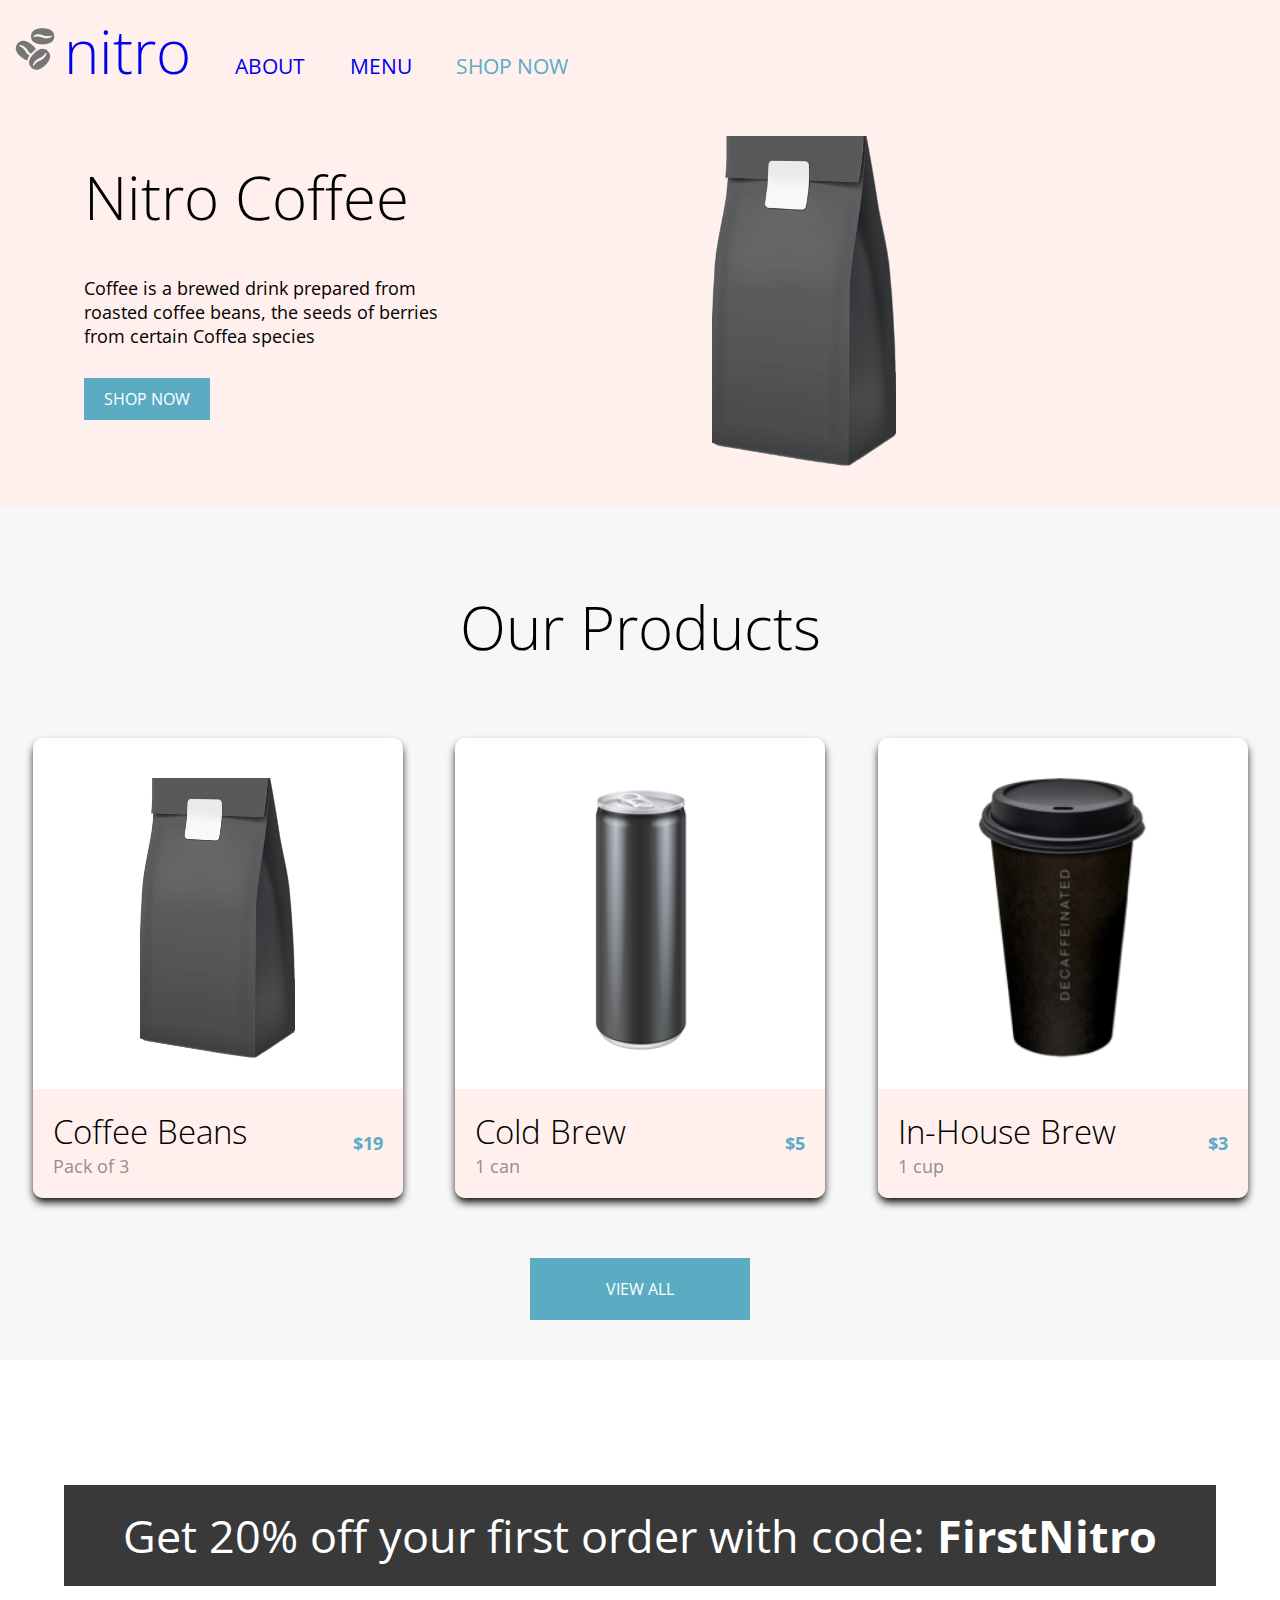
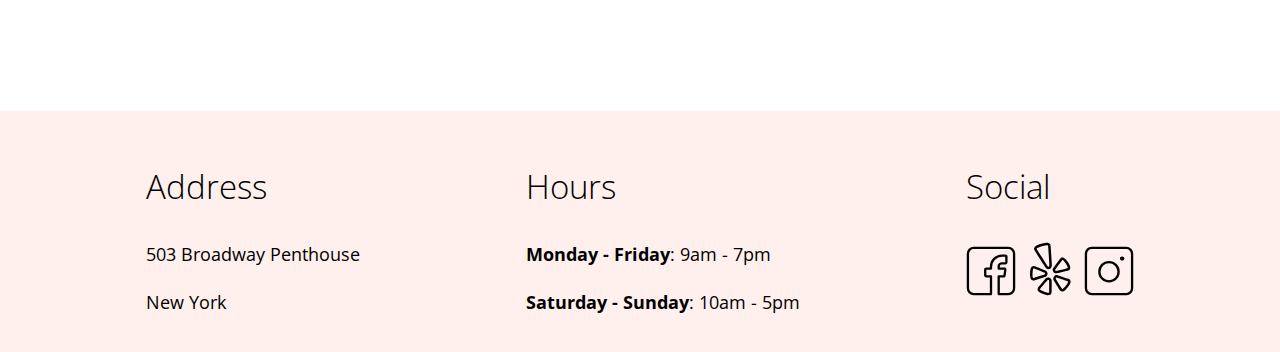
==== index.html @ 5730583f "updated hero section" ====
<!DOCTYPE html>
<html lang="en">
  <head>
    <meta charset="UTF-8" />
    <meta name="viewport" content="width=device-width, initial-scale=1.0" />
    <link
      href="https://fonts.googleapis.com/css2?family=Open+Sans:ital,wght@0,300;0,400;0,600;0,700;1,400&display=swap"
      rel="stylesheet"
    />
    <link
      rel="stylesheet"
      href="./css/global.css"
      type="text/css"
    />
    <link
      rel="stylesheet"
      href="./css/landing.css"
      type="text/css"
    />
    <title>Coffee Shop - Home</title>
</head>
 
 
 
<body>
    <header>
<!-- Navigation Bar -->
    <nav class="navhead">
      <img
        class="navhead-icon"
        src="../assets/coffee-beans-logo-and-footer.svg"
        alt="Coffee Bean Logo"
      />
      <a class="navhead-title" href="./index.html"
        ><h2 class="titlelink">nitro</h2></a
      >
      <ul class="navhead-list">
        <li class="navhead-link">
          <a class="link-text" href="./index.html">ABOUT</a>
        </li>
        <li class="navhead-link"><a class="link-text" href="./pages/menu.html">MENU</a></li>
        <li class="navhead-link">
          <a class="link-text navhead-link__blue" href="./pages/menu.html"
            >SHOP NOW</a
          >
        </li>
      </ul>
    </nav>
  </header>
<!-- Banner Section -->
    <div class="banner-section">
      <div class="banner-section__container">
      <h1 class="banner-section__header">Nitro Coffee</h1>
      <p class="banner-section__text">
        Coffee is  a brewed drink prepared from roasted coffee beans, the seeds
        of berries from certain Coffea species
      </p>
      <a class="button-link" href="./pages/menu.html">SHOP NOW</a>
      </div>
      <img class="banner__picture" src="./assets/coffeebeans-hero.png" alt="coffee bag" />
    </div>
<!-- Main Section -->
    <main>
      <section class="product-section">
        <h2 class="product-section__header">Our Products</h2>
        <div class="product-container">
        <div class="products-card">
          <div class="product-image_container">
            <img class="products-card__image" src="./assets/coffeebeans-hero.png" alt="Coffee Beans" />
          </div>
          <div class="products-card__desc">
            <div class="products-desc__text">
              <h3 class="products-text__title">Coffee Beans</h3>
              <p class="products-text__grey">Pack of 3</p>
            </div>
          <p class="product-price">$19</p>
          </div>
        </div>
        <div class="products-card">
          <div class="product-image_container">
            <img class="products-card__image" src="./assets/coldbrew.png" alt="Cold Brew" />
          </div>
          <div class="products-card__desc">
            <div class="products-desc__text">
             <h3 class="products-text__title">Cold Brew</h3>
             <p class="products-text__grey">1 can</p>
            </div>
            <p class="product-price">$5</p>
          </div>
        </div>
        <div class="products-card">
          <div class="product-image_container">
            <img class="products-card__image" src="./assets/inhousebrew.png" alt="In-House Brew" />
          </div>
          <div class="products-card__desc">
            <div class="products-desc__text">
              <h3 class="products-text__title">In-House Brew</h3>
              <p class="products-text__grey">1 cup</p>
            </div>
            <p class="product-price">$3</p>
          </div>
        </div>
      </div>
         <a class="product-button-link" href="./pages/menu.html"> VIEW ALL </a>
      </section>
<!-- Dicount Section -->
      <section class="discount-section">
        <div class="discount-section_container">
         <p class="discount__text">Get 20% off your first order with code: <span>FirstNitro</span></p>
        </div>
        </section>
      </main>

<!-- Footer Section -->
      <footer class="footer">
        <div class="footer-card">
        <h3>Address</h3>
        <p>503 Broadway Penthouse <br /><br />New York</p>
        </div>
        <div class="footer-card">
        <h3>Hours</h3>
        <p class="footer-hour">
          <span>Monday - Friday</span>: 9am - 7pm <br /><br />
          <span>Saturday - Sunday</span>: 10am - 5pm
        </p>
        </div>
        <div class="footer-card">
        <h3>Social</h3>
        <a href="https://www.facebook.com/"><img class="footer-icons" src="./assets/Facebook-Icon.svg" alt="facebook" /></a>
        <a href="https://www.yelp.com/"><img class="footer-icons" src="./assets/Yelp-Icon.svg" alt="yelp" /></a>
        <a href="https://www.instagram.com/"><img class="footer-icons" src="./assets/Instagram-Icon.svg" alt="instagram"/></a>
        </div>
      </footer>
    </main>
  </body>
 
</html>
---- css/global.css ----
body {
  font-family: "Open Sans";
  font-weight: 400;
  padding: 0;
  margin: 0;
}
---- css/landing.css ----
header {
  margin: 0;
  padding: 0;
}

/* styling for Header 1 & 2 */
h1,
h2 {
  font-size: 3.75rem;
  font-weight: 300;
  margin-top: 0;
}

/* Styling for Header 3 & and navheading id */
h3,
footer {
  font-size: 2.063rem;
  font-weight: 300;
}

li {
  list-style-type: none;
}

p {
  font-size: 1.125rem;
  font-weight: 400;
}

/* Styling for Navigation Bar */
.navhead {
  box-sizing: border-box;
  display: block;
  background-color: #fff0ed;
  width: 100%;
}

.navhead-icon {
  width: 3.125rem;
  padding-left: 0.625rem;
}

.titlelink {
  display: inline-block;
  background-color: #fff0ed;
  margin-top: 0.625rem;
  margin-bottom: 0.625rem;
}

.navhead-list {
  display: inline-block;
  list-style-type: none;
  padding: 1.25rem;
}

.navlist {
  display: inline;
  padding: 1.25rem;
  border: 0;
  margin: 0;
  background-color: #fff0ed;
}

.link-text {
  text-decoration: none;
}

.navhead-link {
  font-size: 1.313rem;
  font-weight: 400;
  display: inline;
  padding: 1.25rem;
}

.navhead-link__blue {
  color: #5bacc3;
}

/* Banner Section */
.banner-section {
  background-color: #fff0ed;
  margin-top: 0;
  padding-top: 20px;
  padding-bottom: 20px;
  height: 350px;
}
.banner-section__container {
  display: inline-block;
  height: fit-content;
  width: 380px;
  text-align: left;
  margin: 20px;
  padding-left: 5%;
}

.banner-section__header {
  display: inline-block;
  margin-bottom: 0;
  text-align: left;
}

.banner-section__text {
  padding-top: 20px;
  padding-bottom: 20px;
  margin-bottom: 20px;
  text-align: left;
}

.button-link {
  font-size: 1.313;
  font-weight: 400;
  color: #fff;
  background-color: #5bacc3;
  text-decoration: none;
  padding-left: 20px;
  padding-right: 20px;
  padding-top: 10px;
  padding-bottom: 10px;
  margin-bottom: 20px;
  margin-top: 20px;
  width: 11.25rem;
}

.banner__picture {
  height: 330px;
  float: right;
  padding-right: 30%;
}

/* Main Section */

.product-section {
  margin-top: 0;
  margin-bottom: 20px;
  padding-top: 20px;
  padding-bottom: 20px;
  background-color: #f7f7f7;
  text-align: center;
}

.product-section__header {
  margin-top: 60px;
  text-align: center;
}

.product-container {
  display: flex;
  justify-content: space-evenly;
  margin-bottom: 20px;
}

.products-card {
  display: flex;
  flex-direction: column;
  text-align: center;
  background-color: white;
  width: 330px;
  height: 440px;
  padding: 20px;
  padding-bottom: 0;
  margin: 20px;
  border-radius: 10px;
  box-shadow: 0 5px 9px -1px rgba(0, 0, 0, 25);
  justify-content: space-between;
}

.products-card__desc {
  padding: 20px;
  border-bottom-left-radius: 10px;
  border-bottom-right-radius: 10px;
  margin: 0;
  width: 100%;
  display: flex;
  align-self: center;
  background-color: #fff0ed;
  text-align: center;
  justify-content: space-between;
}

.products-desc__text {
  display: flex;
  flex-direction: column;
  align-items: flex-start;
  justify-items: center;
}

.products-text__grey {
  margin: 0;
  color: #909090;
}

.products-text__title {
  margin: 0;
}

.product-price {
  color: #5bacc3;
  margin: 0;
  align-self: center;
  font-weight: 700;
  font-size: ;
}

.products-card__image {
  height: 17.5rem;
  padding: 20px;
}

.product-button-link {
  font-size: 1.313;
  font-weight: 400;
  color: #fff;
  background-color: #5bacc3;
  text-decoration: none;
  padding: 20px;
  margin: 20px;
  width: 11.25rem;
  display: inline-block;
  text-align: center;
}

/* Discount Section */

.discount-section {
  margin-top: 20px;
  margin-bottom: 20px;
  padding-top: 20px;
  padding-bottom: 20px;
  height: auto;
  background-color: white;
  text-align: center;
}
.discount-section_container {
  color: #fff;
  padding-top: 20px;
  padding-bottom: 20px;
  margin-top: 20px;
  margin-bottom: 20px;
  text-align: center;
}

.discount__text {
  width: 90%;
  background-color: #393939;
  font-size: 2.813rem;
  font-weight: 400;
  text-align: center;
  display: inline-block;
  padding-top: 20px;
  padding-bottom: 20px;
}

.discount__text span {
  font-weight: 700;
}

/* Footer Section */
.footer {
  background-color: #fff0ed;
  display: flex;
  justify-content: space-evenly;
}

.footer-card {
  display: inline-block;
  margin: 20px;
}

.footer-hour span {
  font-weight: 700;
}

.footer-icons {
  width: 3.125rem;
}
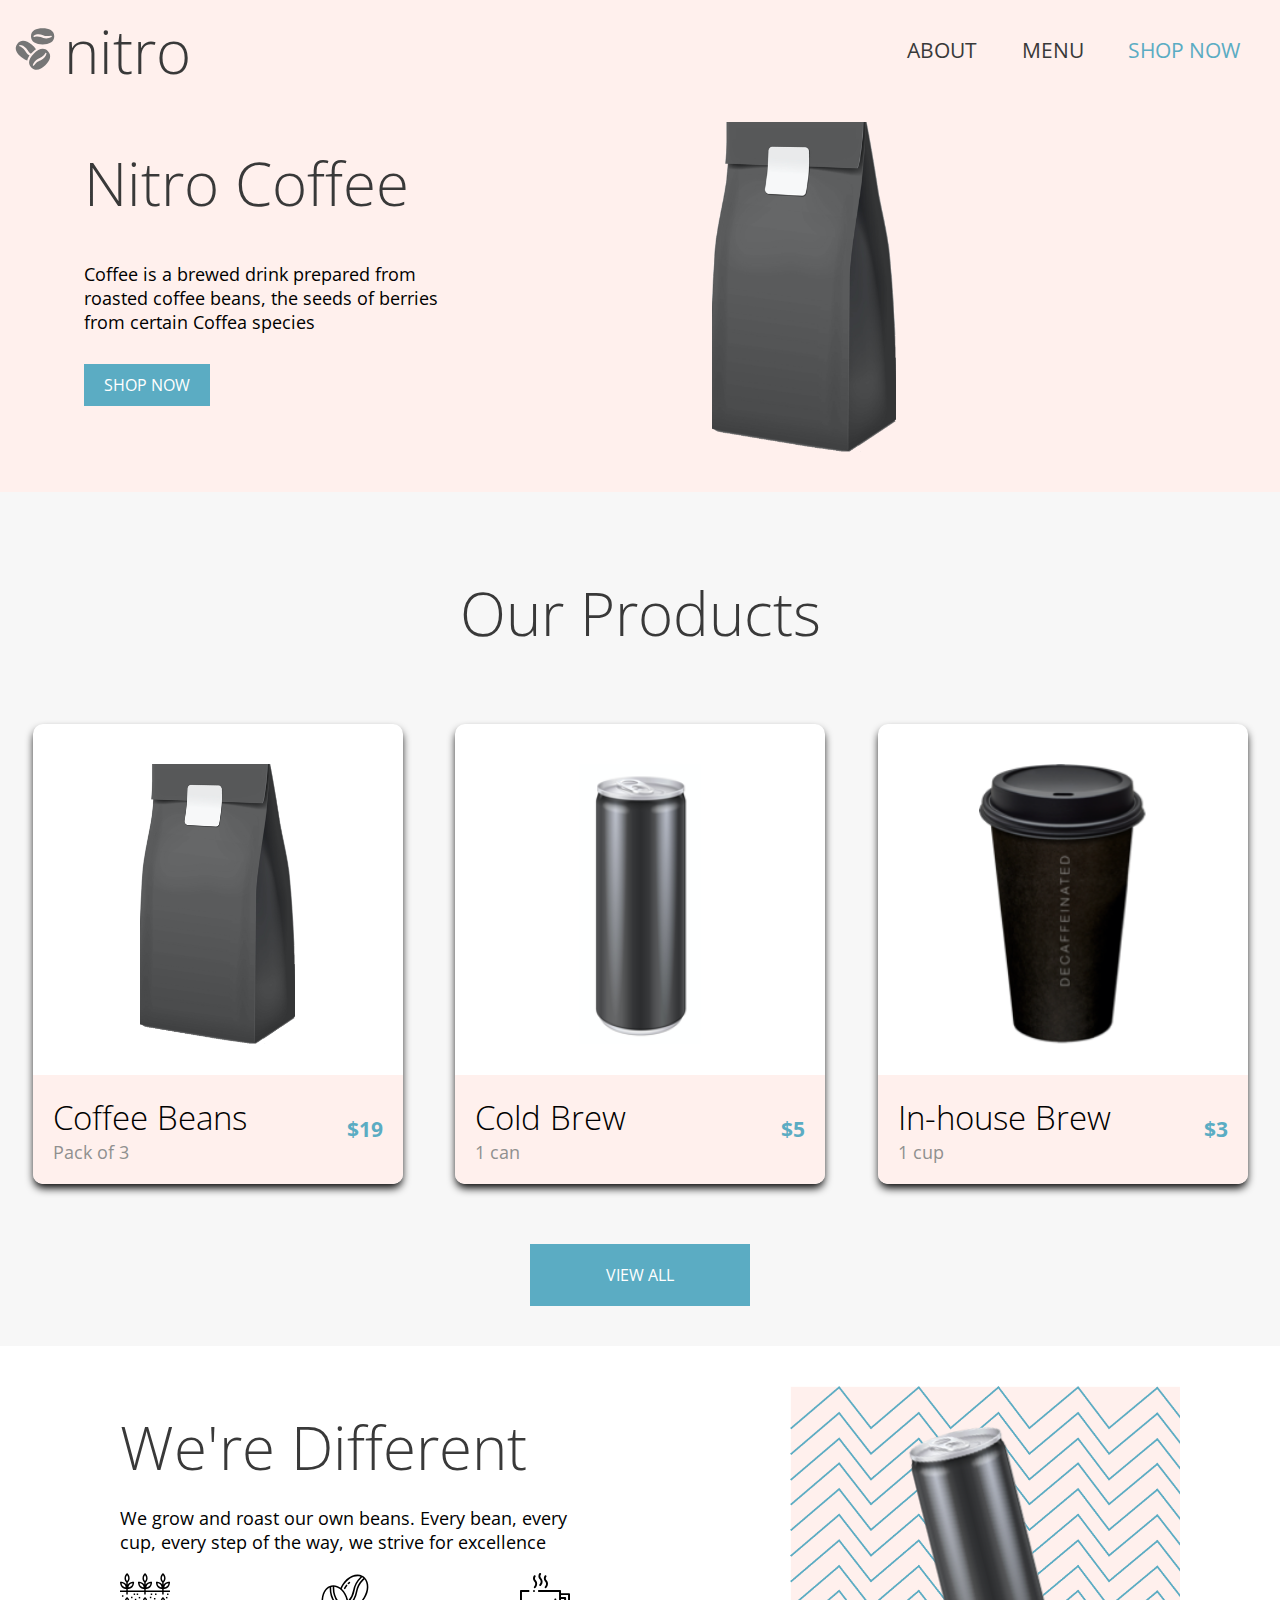
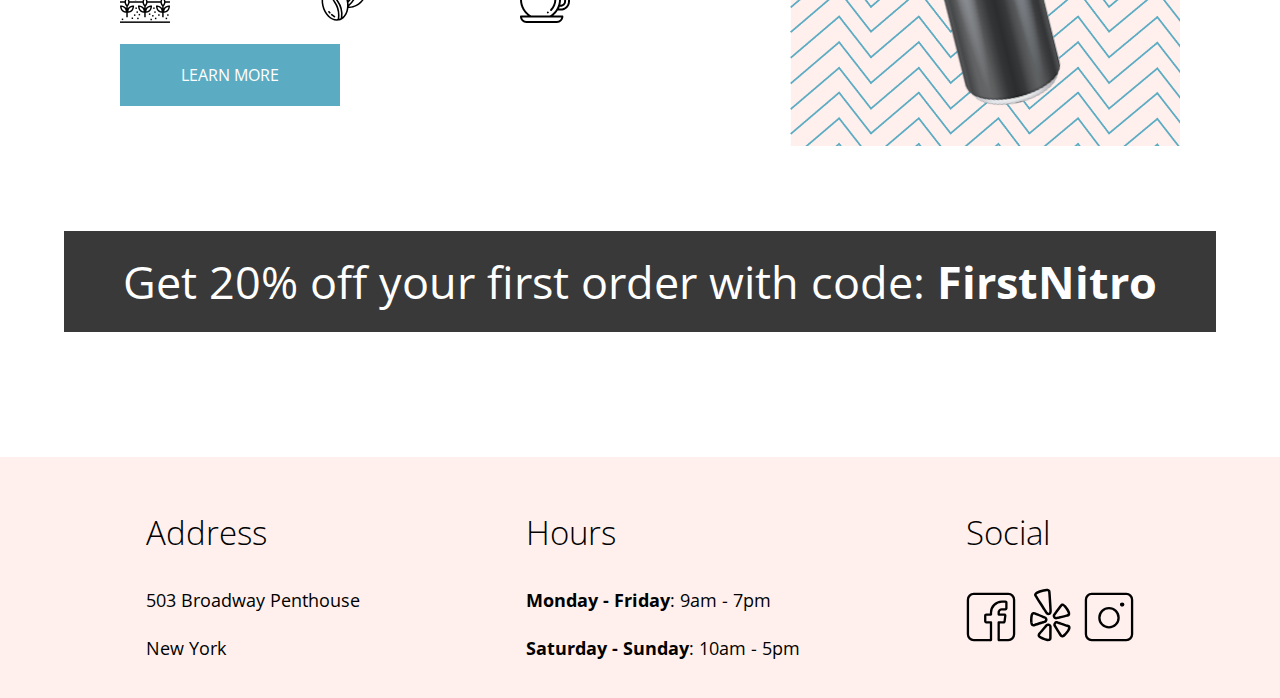
==== commit f79cdcb8: "updated css and added items to both menu and index html" ====
--- a/index.html
+++ b/index.html
@@ -26,6 +26,7 @@
     <header>
 <!-- Navigation Bar -->
     <nav class="navhead">
+    <div class="navhead-divider">
       <img
         class="navhead-icon"
         src="../assets/coffee-beans-logo-and-footer.svg"
@@ -34,6 +35,8 @@
       <a class="navhead-title" href="./index.html"
         ><h2 class="titlelink">nitro</h2></a
       >
+      </div>
+    <div class="navhead-divider">
       <ul class="navhead-list">
         <li class="navhead-link">
           <a class="link-text" href="./index.html">ABOUT</a>
@@ -45,6 +48,7 @@
           >
         </li>
       </ul>
+      </div>
     </nav>
   </header>
 <!-- Banner Section -->
@@ -94,8 +98,8 @@
           </div>
           <div class="products-card__desc">
             <div class="products-desc__text">
-              <h3 class="products-text__title">In-House Brew</h3>
-              <p class="products-text__grey">1 cup</p>
+             <h3 class="products-text__title">In-house Brew</h3>
+             <p class="products-text__grey">1 cup</p>
             </div>
             <p class="product-price">$3</p>
           </div>
@@ -105,6 +109,23 @@
       </section>
 <!-- Dicount Section -->
       <section class="discount-section">
+        <div class="discount-section__top">
+        <div class="discount-section__top__left">
+          <h2 class="top-left__title">We're Different</h2>
+          <p class="top-left__text">We grow and roast our own beans. Every bean, every cup, every step of the way, we strive for excellence</p>
+          <div class="top-left__icons">
+            <img class="icons" src="./assets/planting.svg" alt="planting">
+            <img class="icons" src="./assets/coffee-beans.svg" alt="coffeebean">
+            <img class="icons" src="./assets/coffee-cup.svg" alt="coffeecup">
+          </div>
+          <div>
+          <a class="learn-more product-button-link " href="./index.html"> LEARN MORE </a>
+          </div>
+        </div>
+        <div class="discount-section__top__right">
+          <img class="tilt products-card__image" src="./assets/tiltedcan.png" alt="coldbrew">
+        </div>
+        </div>
         <div class="discount-section_container">
          <p class="discount__text">Get 20% off your first order with code: <span>FirstNitro</span></p>
         </div>
@@ -126,9 +147,9 @@
         </div>
         <div class="footer-card">
         <h3>Social</h3>
-        <a href="https://www.facebook.com/"><img class="footer-icons" src="./assets/Facebook-Icon.svg" alt="facebook" /></a>
-        <a href="https://www.yelp.com/"><img class="footer-icons" src="./assets/Yelp-Icon.svg" alt="yelp" /></a>
-        <a href="https://www.instagram.com/"><img class="footer-icons" src="./assets/Instagram-Icon.svg" alt="instagram"/></a>
+        <a href="https://www.facebook.com/"><img class="icons" src="./assets/Facebook-Icon.svg" alt="facebook" /></a>
+        <a href="https://www.yelp.com/"><img class="icons" src="./assets/Yelp-Icon.svg" alt="yelp" /></a>
+        <a href="https://www.instagram.com/"><img class="icons" src="./assets/Instagram-Icon.svg" alt="instagram"/></a>
         </div>
       </footer>
     </main>
--- a/css/landing.css
+++ b/css/landing.css
@@ -9,6 +9,7 @@
   font-size: 3.75rem;
   font-weight: 300;
   margin-top: 0;
+  color: #393939;
 }
 
 /* Styling for Header 3 & and navheading id */
@@ -30,11 +31,14 @@
 /* Styling for Navigation Bar */
 .navhead {
   box-sizing: border-box;
-  display: block;
+  display: flex;
+  justify-content: space-between;
   background-color: #fff0ed;
   width: 100%;
 }
-
+.navhead-divider {
+  display: inline;
+}
 .navhead-icon {
   width: 3.125rem;
   padding-left: 0.625rem;
@@ -63,6 +67,7 @@
 
 .link-text {
   text-decoration: none;
+  color: #393939;
 }
 
 .navhead-link {
@@ -198,7 +203,7 @@
   margin: 0;
   align-self: center;
   font-weight: 700;
-  font-size: ;
+  font-size: 21px;
 }
 
 .products-card__image {
@@ -230,6 +235,51 @@
   background-color: white;
   text-align: center;
 }
+
+.discount-section__top {
+  display: flex;
+  justify-content: space-around;
+}
+
+.discount-section__top__left {
+  display: flex;
+  flex-direction: column;
+  align-items: flex-start;
+  justify-content: space-between;
+  flex-wrap: wrap;
+  width: 450px;
+  padding: 20px;
+}
+
+.discount-section__top__right {
+  display: flex;
+  background-image: url(../assets/coldbrewbackground.png);
+  background-size: 400px;
+  width: 350px;
+  padding: 20px;
+  justify-content: center;
+  align-items: center;
+}
+
+.learn-more {
+  margin: 20px 0 20px 0;
+}
+
+.top-left__title {
+  margin: 0;
+}
+
+.top-left__text {
+  flex-wrap: wrap;
+  text-align: left;
+}
+
+.top-left__icons {
+  display: flex;
+  justify-content: space-between;
+  width: 100%;
+}
+
 .discount-section_container {
   color: #fff;
   padding-top: 20px;
@@ -270,6 +320,6 @@
   font-weight: 700;
 }
 
-.footer-icons {
+.icons {
   width: 3.125rem;
 }
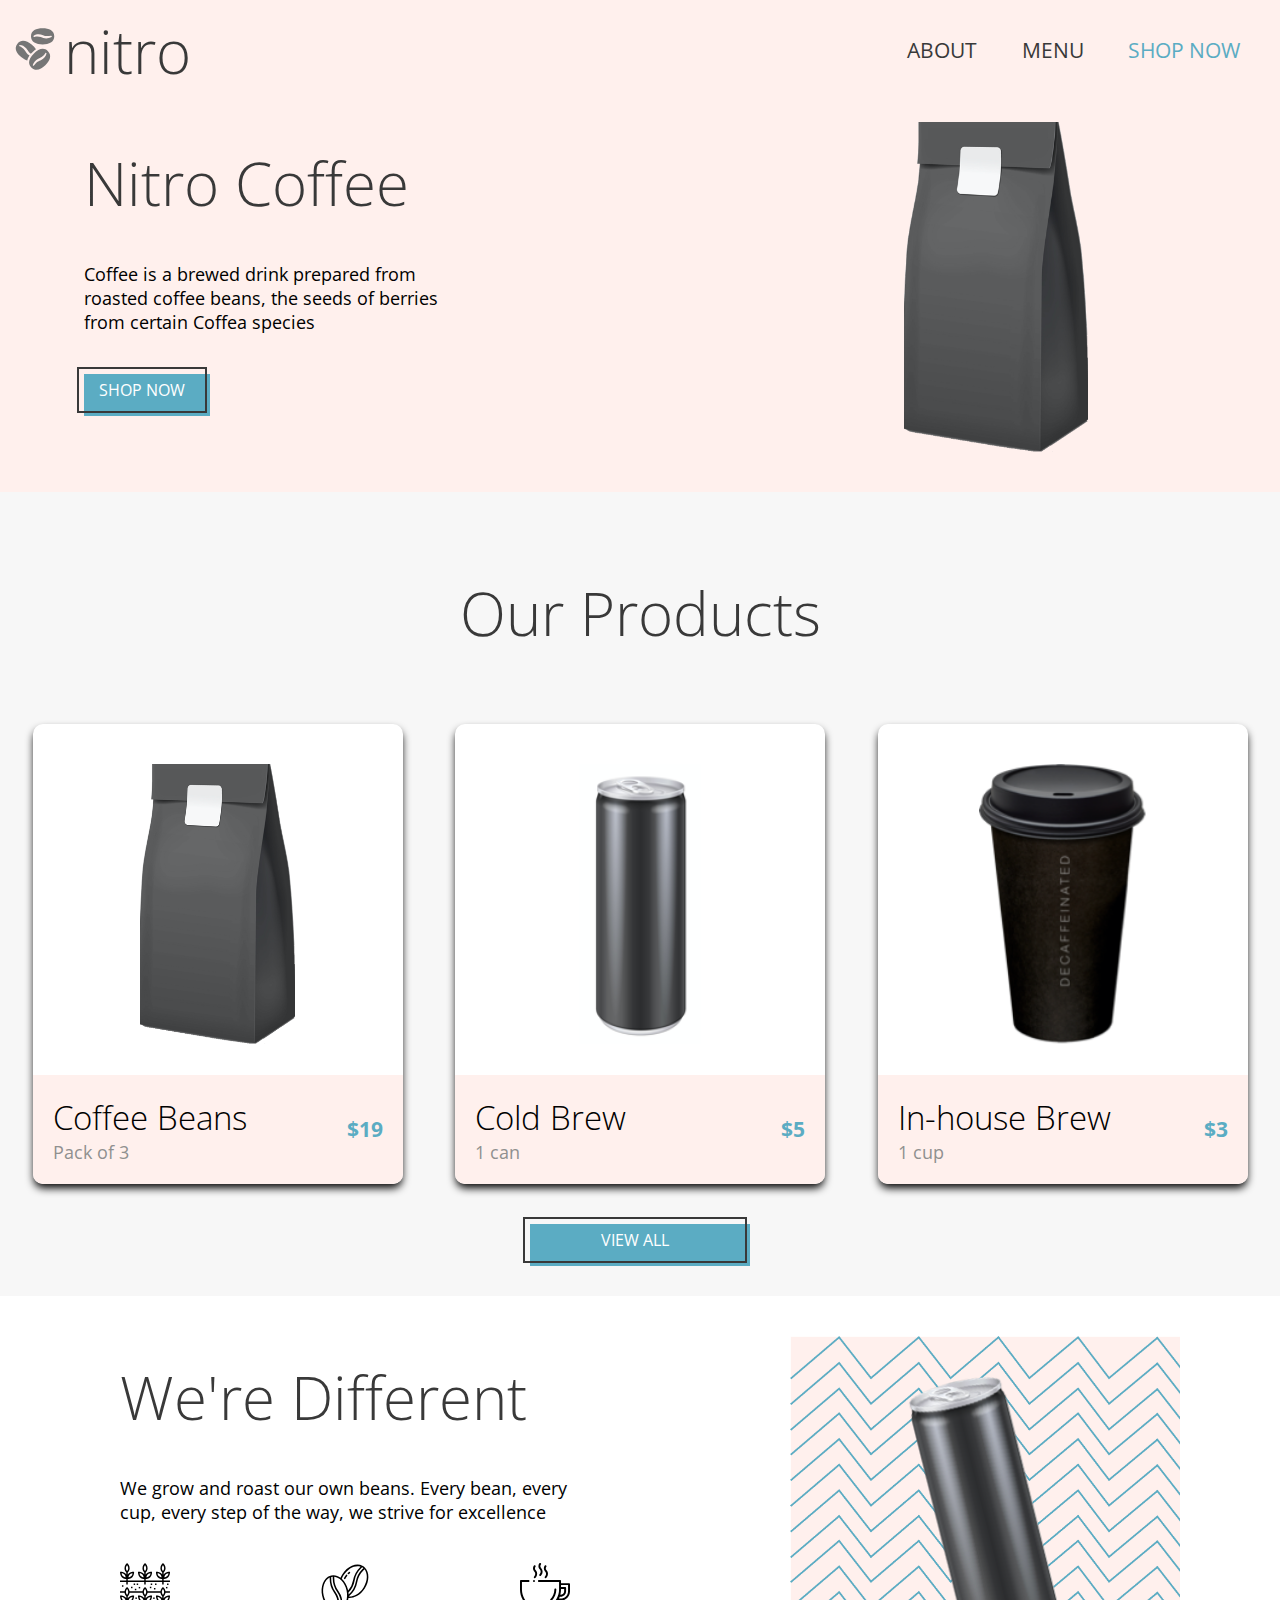
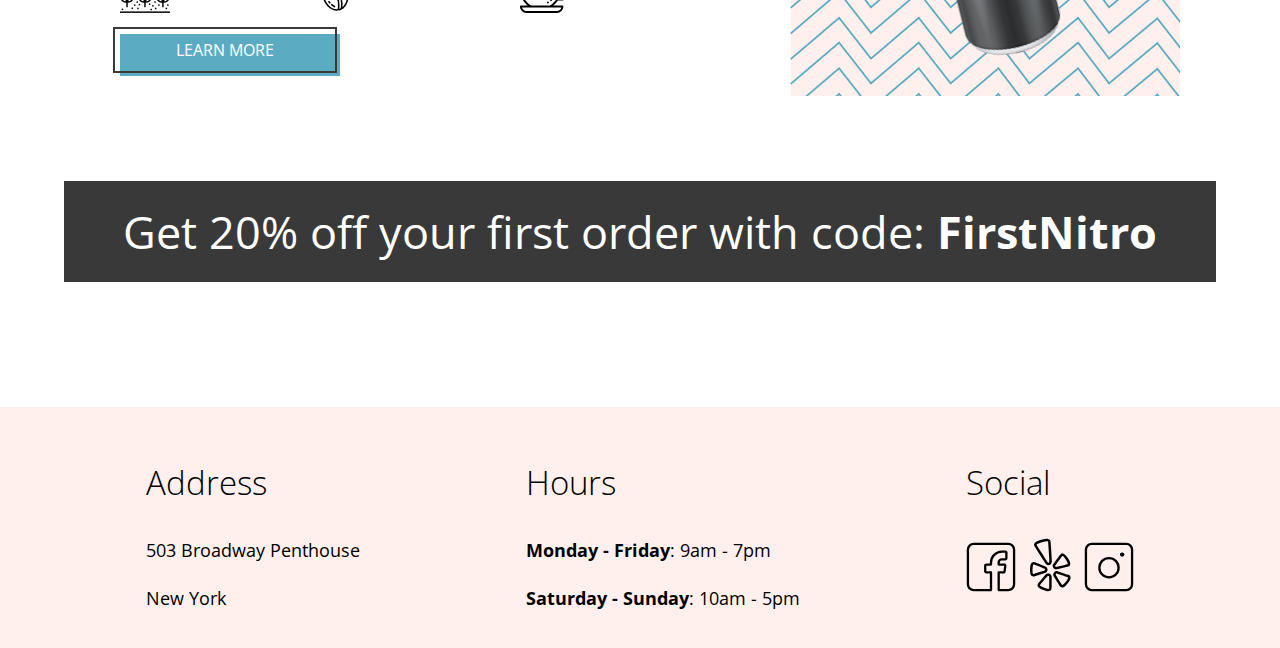
==== commit 8d28aa1a: "added extra code to landing page" ====
--- a/index.html
+++ b/index.html
@@ -43,9 +43,9 @@
         </li>
         <li class="navhead-link"><a class="link-text" href="./pages/menu.html">MENU</a></li>
         <li class="navhead-link">
+          
           <a class="link-text navhead-link__blue" href="./pages/menu.html"
-            >SHOP NOW</a
-          >
+            >SHOP NOW</a>
         </li>
       </ul>
       </div>
@@ -59,8 +59,10 @@
         Coffee is  a brewed drink prepared from roasted coffee beans, the seeds
         of berries from certain Coffea species
       </p>
-      <a class="button-link" href="./pages/menu.html">SHOP NOW</a>
-      </div>
+      <div class="button-link__outline">
+        <a class="button-link" href="./pages/menu.html">SHOP NOW</a>
+      </div>  
+    </div>
       <img class="banner__picture" src="./assets/coffeebeans-hero.png" alt="coffee bag" />
     </div>
 <!-- Main Section -->
@@ -105,8 +107,10 @@
           </div>
         </div>
       </div>
+      <div class="button-link__outline">
          <a class="product-button-link" href="./pages/menu.html"> VIEW ALL </a>
-      </section>
+      </div>
+        </section>
 <!-- Dicount Section -->
       <section class="discount-section">
         <div class="discount-section__top">
@@ -118,7 +122,7 @@
             <img class="icons" src="./assets/coffee-beans.svg" alt="coffeebean">
             <img class="icons" src="./assets/coffee-cup.svg" alt="coffeecup">
           </div>
-          <div>
+          <div class="button-link__outline">
           <a class="learn-more product-button-link " href="./index.html"> LEARN MORE </a>
           </div>
         </div>
--- a/css/landing.css
+++ b/css/landing.css
@@ -84,13 +84,17 @@
 /* Banner Section */
 .banner-section {
   background-color: #fff0ed;
+  display: flex;
+  flex-direction: row;
+  justify-content: space-between;
   margin-top: 0;
   padding-top: 20px;
   padding-bottom: 20px;
   height: 350px;
 }
 .banner-section__container {
-  display: inline-block;
+  display: flex;
+  flex-direction: column;
   height: fit-content;
   width: 380px;
   text-align: left;
@@ -115,21 +119,28 @@
   font-size: 1.313;
   font-weight: 400;
   color: #fff;
+  text-decoration: none;
+  padding: 10px 20px;
+  margin: 20px 0;
+  width: 11.25rem;
+  position: relative;
+  top: 5px;
+  right: 5px;
+  outline: 2px solid #393939;
+}
+
+.button-link__outline {
+  width: fit-content;
+  height: 42px;
+  position: relative;
+  display: inline-block;
   background-color: #5bacc3;
-  text-decoration: none;
-  padding-left: 20px;
-  padding-right: 20px;
-  padding-top: 10px;
-  padding-bottom: 10px;
-  margin-bottom: 20px;
-  margin-top: 20px;
-  width: 11.25rem;
 }
 
 .banner__picture {
   height: 330px;
   float: right;
-  padding-right: 30%;
+  padding-right: 15%;
 }
 
 /* Main Section */
@@ -215,13 +226,16 @@
   font-size: 1.313;
   font-weight: 400;
   color: #fff;
-  background-color: #5bacc3;
   text-decoration: none;
-  padding: 20px;
-  margin: 20px;
+  padding: 10px 20px;
+  margin: 20px 0;
   width: 11.25rem;
   display: inline-block;
   text-align: center;
+  position: relative;
+  bottom: 25px;
+  right: 5px;
+  outline: 2px solid #393939;
 }
 
 /* Discount Section */
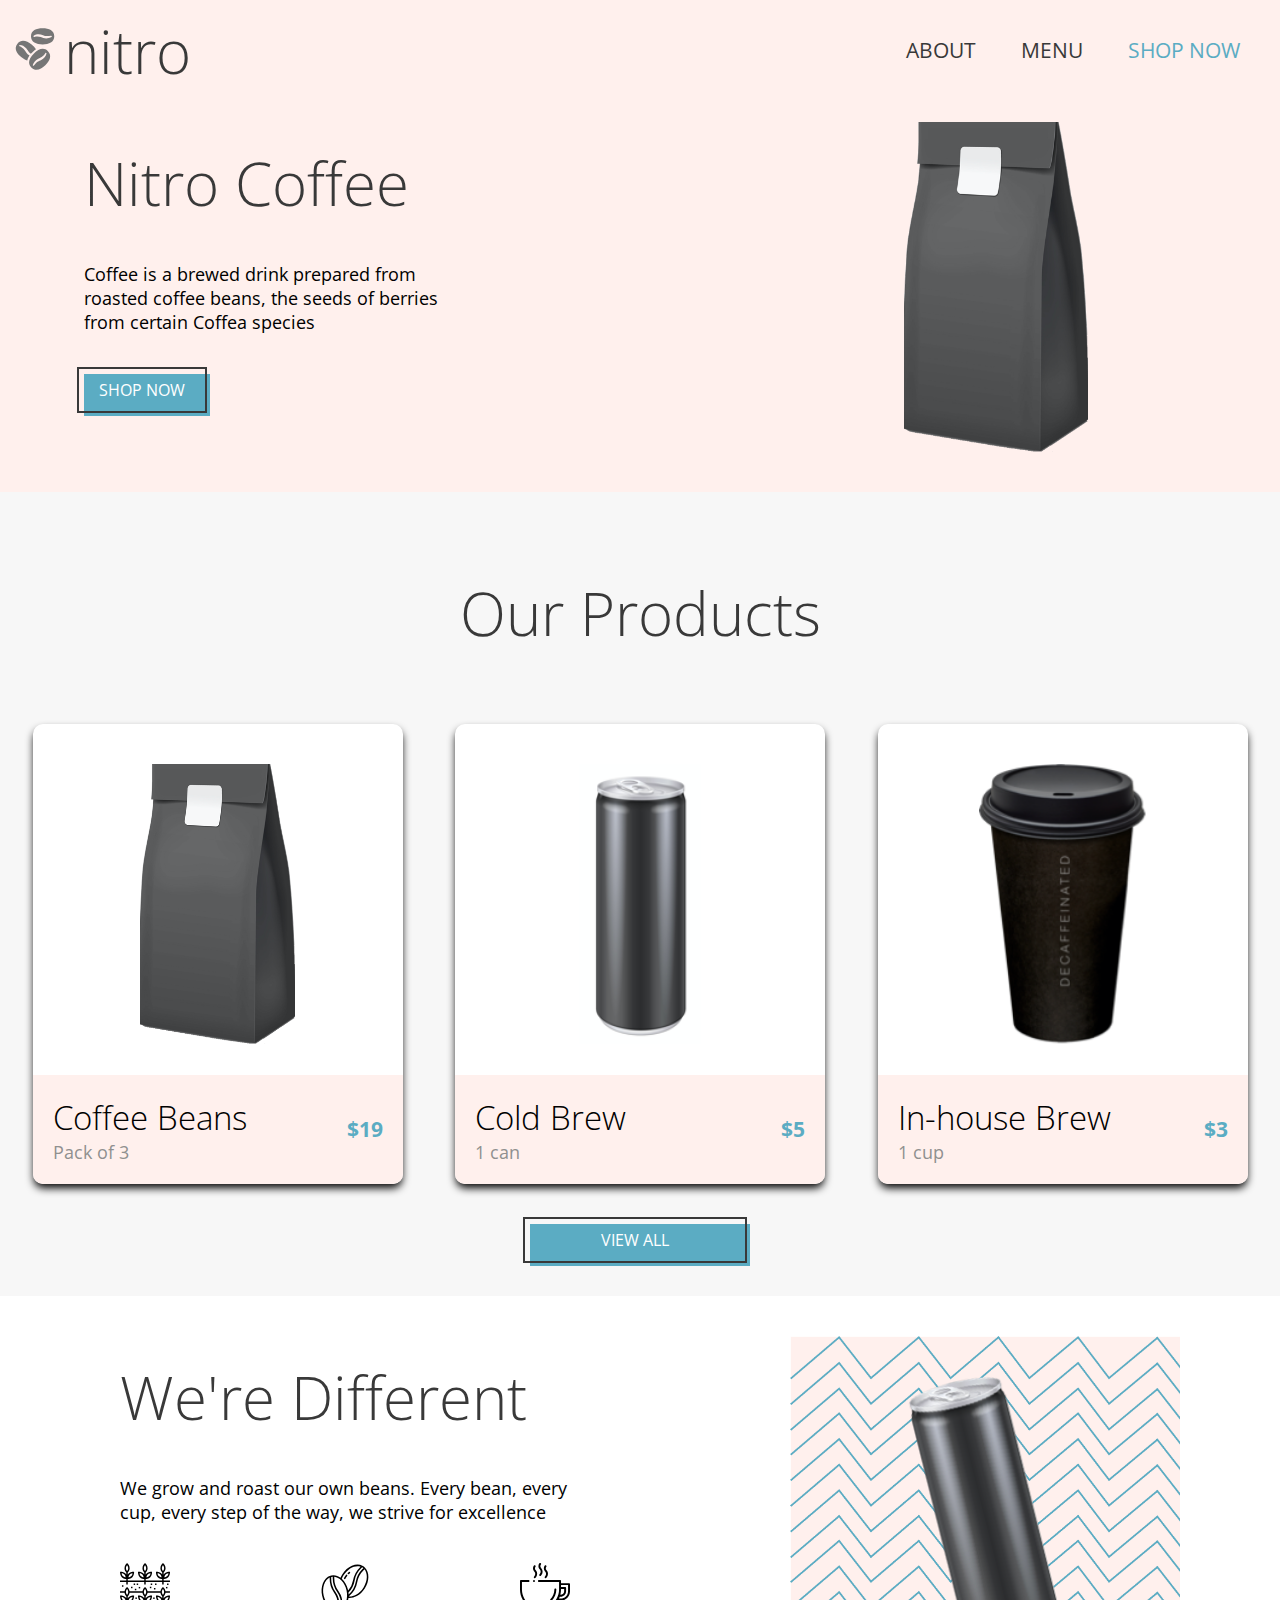
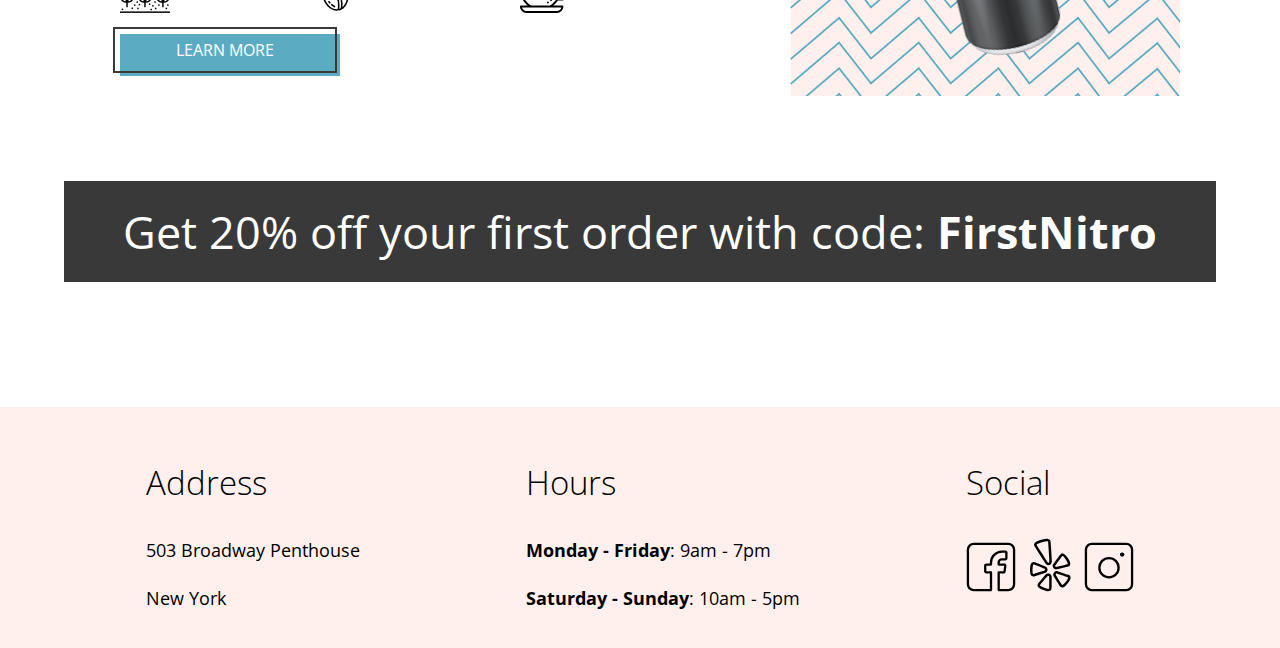
==== commit b3ba8674: "added index formating" ====
--- a/index.html
+++ b/index.html
@@ -7,156 +7,187 @@
       href="https://fonts.googleapis.com/css2?family=Open+Sans:ital,wght@0,300;0,400;0,600;0,700;1,400&display=swap"
       rel="stylesheet"
     />
-    <link
-      rel="stylesheet"
-      href="./css/global.css"
-      type="text/css"
-    />
-    <link
-      rel="stylesheet"
-      href="./css/landing.css"
-      type="text/css"
-    />
+    <link rel="stylesheet" href="./css/global.css" type="text/css" />
+    <link rel="stylesheet" href="./css/landing.css" type="text/css" />
     <title>Coffee Shop - Home</title>
-</head>
- 
- 
- 
-<body>
+  </head>
+
+  <body>
     <header>
-<!-- Navigation Bar -->
-    <nav class="navhead">
-    <div class="navhead-divider">
-      <img
-        class="navhead-icon"
-        src="../assets/coffee-beans-logo-and-footer.svg"
-        alt="Coffee Bean Logo"
-      />
-      <a class="navhead-title" href="./index.html"
-        ><h2 class="titlelink">nitro</h2></a
-      >
-      </div>
-    <div class="navhead-divider">
-      <ul class="navhead-list">
-        <li class="navhead-link">
-          <a class="link-text" href="./index.html">ABOUT</a>
-        </li>
-        <li class="navhead-link"><a class="link-text" href="./pages/menu.html">MENU</a></li>
-        <li class="navhead-link">
-          
-          <a class="link-text navhead-link__blue" href="./pages/menu.html"
-            >SHOP NOW</a>
-        </li>
-      </ul>
-      </div>
-    </nav>
-  </header>
-<!-- Banner Section -->
+      <!-- Navigation Bar -->
+      <nav class="navhead">
+        <div class="navhead-divider">
+          <img
+            class="navhead-icon"
+            src="../assets/coffee-beans-logo-and-footer.svg"
+            alt="Coffee Bean Logo"
+          />
+          <a class="navhead-title" href="./index.html"
+            ><h2 class="titlelink">nitro</h2></a
+          >
+        </div>
+        <div class="navhead-divider">
+          <ul class="navhead-list">
+            <li class="navhead-link">
+              <a class="link-text" href="./index.html">ABOUT</a>
+            </li>
+            <li class="navhead-link">
+              <a class="link-text" href="./pages/menu.html">MENU</a>
+            </li>
+            <li class="navhead-link">
+              <a class="link-text navhead-link__blue" href="./pages/menu.html"
+                >SHOP NOW</a
+              >
+            </li>
+          </ul>
+        </div>
+      </nav>
+    </header>
+    <!-- Banner Section -->
     <div class="banner-section">
       <div class="banner-section__container">
-      <h1 class="banner-section__header">Nitro Coffee</h1>
-      <p class="banner-section__text">
-        Coffee is  a brewed drink prepared from roasted coffee beans, the seeds
-        of berries from certain Coffea species
-      </p>
-      <div class="button-link__outline">
-        <a class="button-link" href="./pages/menu.html">SHOP NOW</a>
-      </div>  
+        <h1 class="banner-section__header">Nitro Coffee</h1>
+        <p class="banner-section__text">
+          Coffee is a brewed drink prepared from roasted coffee beans, the seeds
+          of berries from certain Coffea species
+        </p>
+        <div class="button-link__outline">
+          <a class="button-link" href="./pages/menu.html">SHOP NOW</a>
+        </div>
+      </div>
+      <img
+        class="banner__picture"
+        src="./assets/coffeebeans-hero.png"
+        alt="coffee bag"
+      />
     </div>
-      <img class="banner__picture" src="./assets/coffeebeans-hero.png" alt="coffee bag" />
-    </div>
-<!-- Main Section -->
+    <!-- Main Section -->
     <main>
       <section class="product-section">
         <h2 class="product-section__header">Our Products</h2>
         <div class="product-container">
-        <div class="products-card">
-          <div class="product-image_container">
-            <img class="products-card__image" src="./assets/coffeebeans-hero.png" alt="Coffee Beans" />
+          <div class="products-card">
+            <div class="product-image_container">
+              <img
+                class="products-card__image"
+                src="./assets/coffeebeans-hero.png"
+                alt="Coffee Beans"
+              />
+            </div>
+            <div class="products-card__desc">
+              <div class="products-desc__text">
+                <h3 class="products-text__title">Coffee Beans</h3>
+                <p class="products-text__grey">Pack of 3</p>
+              </div>
+              <p class="product-price">$19</p>
+            </div>
           </div>
-          <div class="products-card__desc">
-            <div class="products-desc__text">
-              <h3 class="products-text__title">Coffee Beans</h3>
-              <p class="products-text__grey">Pack of 3</p>
+          <div class="products-card">
+            <div class="product-image_container">
+              <img
+                class="products-card__image"
+                src="./assets/coldbrew.png"
+                alt="Cold Brew"
+              />
             </div>
-          <p class="product-price">$19</p>
+            <div class="products-card__desc">
+              <div class="products-desc__text">
+                <h3 class="products-text__title">Cold Brew</h3>
+                <p class="products-text__grey">1 can</p>
+              </div>
+              <p class="product-price">$5</p>
+            </div>
+          </div>
+          <div class="products-card">
+            <div class="product-image_container">
+              <img
+                class="products-card__image"
+                src="./assets/inhousebrew.png"
+                alt="In-House Brew"
+              />
+            </div>
+            <div class="products-card__desc">
+              <div class="products-desc__text">
+                <h3 class="products-text__title">In-house Brew</h3>
+                <p class="products-text__grey">1 cup</p>
+              </div>
+              <p class="product-price">$3</p>
+            </div>
           </div>
         </div>
-        <div class="products-card">
-          <div class="product-image_container">
-            <img class="products-card__image" src="./assets/coldbrew.png" alt="Cold Brew" />
+        <div class="button-link__outline">
+          <a class="product-button-link" href="./pages/menu.html"> VIEW ALL </a>
+        </div>
+      </section>
+      <!-- Dicount Section -->
+      <section class="discount-section">
+        <div class="discount-section__top">
+          <div class="discount-section__top__left">
+            <h2 class="top-left__title">We're Different</h2>
+            <p class="top-left__text">
+              We grow and roast our own beans. Every bean, every cup, every step
+              of the way, we strive for excellence
+            </p>
+            <div class="top-left__icons">
+              <img class="icons" src="./assets/planting.svg" alt="planting" />
+              <img
+                class="icons"
+                src="./assets/coffee-beans.svg"
+                alt="coffeebean"
+              />
+              <img
+                class="icons"
+                src="./assets/coffee-cup.svg"
+                alt="coffeecup"
+              />
+            </div>
+            <div class="button-link__outline">
+              <a class="learn-more product-button-link" href="./index.html">
+                LEARN MORE
+              </a>
+            </div>
           </div>
-          <div class="products-card__desc">
-            <div class="products-desc__text">
-             <h3 class="products-text__title">Cold Brew</h3>
-             <p class="products-text__grey">1 can</p>
-            </div>
-            <p class="product-price">$5</p>
+          <div class="discount-section__top__right">
+            <img
+              class="tilt products-card__image"
+              src="./assets/tiltedcan.png"
+              alt="coldbrew"
+            />
           </div>
         </div>
-        <div class="products-card">
-          <div class="product-image_container">
-            <img class="products-card__image" src="./assets/inhousebrew.png" alt="In-House Brew" />
-          </div>
-          <div class="products-card__desc">
-            <div class="products-desc__text">
-             <h3 class="products-text__title">In-house Brew</h3>
-             <p class="products-text__grey">1 cup</p>
-            </div>
-            <p class="product-price">$3</p>
-          </div>
+        <div class="discount-section_container">
+          <p class="discount__text">
+            Get 20% off your first order with code: <span>FirstNitro</span>
+          </p>
         </div>
-      </div>
-      <div class="button-link__outline">
-         <a class="product-button-link" href="./pages/menu.html"> VIEW ALL </a>
-      </div>
-        </section>
-<!-- Dicount Section -->
-      <section class="discount-section">
-        <div class="discount-section__top">
-        <div class="discount-section__top__left">
-          <h2 class="top-left__title">We're Different</h2>
-          <p class="top-left__text">We grow and roast our own beans. Every bean, every cup, every step of the way, we strive for excellence</p>
-          <div class="top-left__icons">
-            <img class="icons" src="./assets/planting.svg" alt="planting">
-            <img class="icons" src="./assets/coffee-beans.svg" alt="coffeebean">
-            <img class="icons" src="./assets/coffee-cup.svg" alt="coffeecup">
-          </div>
-          <div class="button-link__outline">
-          <a class="learn-more product-button-link " href="./index.html"> LEARN MORE </a>
-          </div>
-        </div>
-        <div class="discount-section__top__right">
-          <img class="tilt products-card__image" src="./assets/tiltedcan.png" alt="coldbrew">
-        </div>
-        </div>
-        <div class="discount-section_container">
-         <p class="discount__text">Get 20% off your first order with code: <span>FirstNitro</span></p>
-        </div>
-        </section>
-      </main>
+      </section>
+    </main>
 
-<!-- Footer Section -->
-      <footer class="footer">
-        <div class="footer-card">
+    <!-- Footer Section -->
+    <footer class="footer">
+      <div class="footer-card">
         <h3>Address</h3>
         <p>503 Broadway Penthouse <br /><br />New York</p>
-        </div>
-        <div class="footer-card">
+      </div>
+      <div class="footer-card">
         <h3>Hours</h3>
         <p class="footer-hour">
           <span>Monday - Friday</span>: 9am - 7pm <br /><br />
           <span>Saturday - Sunday</span>: 10am - 5pm
         </p>
-        </div>
-        <div class="footer-card">
+      </div>
+      <div class="footer-card">
         <h3>Social</h3>
-        <a href="https://www.facebook.com/"><img class="icons" src="./assets/Facebook-Icon.svg" alt="facebook" /></a>
-        <a href="https://www.yelp.com/"><img class="icons" src="./assets/Yelp-Icon.svg" alt="yelp" /></a>
-        <a href="https://www.instagram.com/"><img class="icons" src="./assets/Instagram-Icon.svg" alt="instagram"/></a>
-        </div>
-      </footer>
-    </main>
+        <a href="https://www.facebook.com/"
+          ><img class="icons" src="./assets/Facebook-Icon.svg" alt="facebook"
+        /></a>
+        <a href="https://www.yelp.com/"
+          ><img class="icons" src="./assets/Yelp-Icon.svg" alt="yelp"
+        /></a>
+        <a href="https://www.instagram.com/"
+          ><img class="icons" src="./assets/Instagram-Icon.svg" alt="instagram"
+        /></a>
+      </div>
+    </footer>
   </body>
- 
 </html>
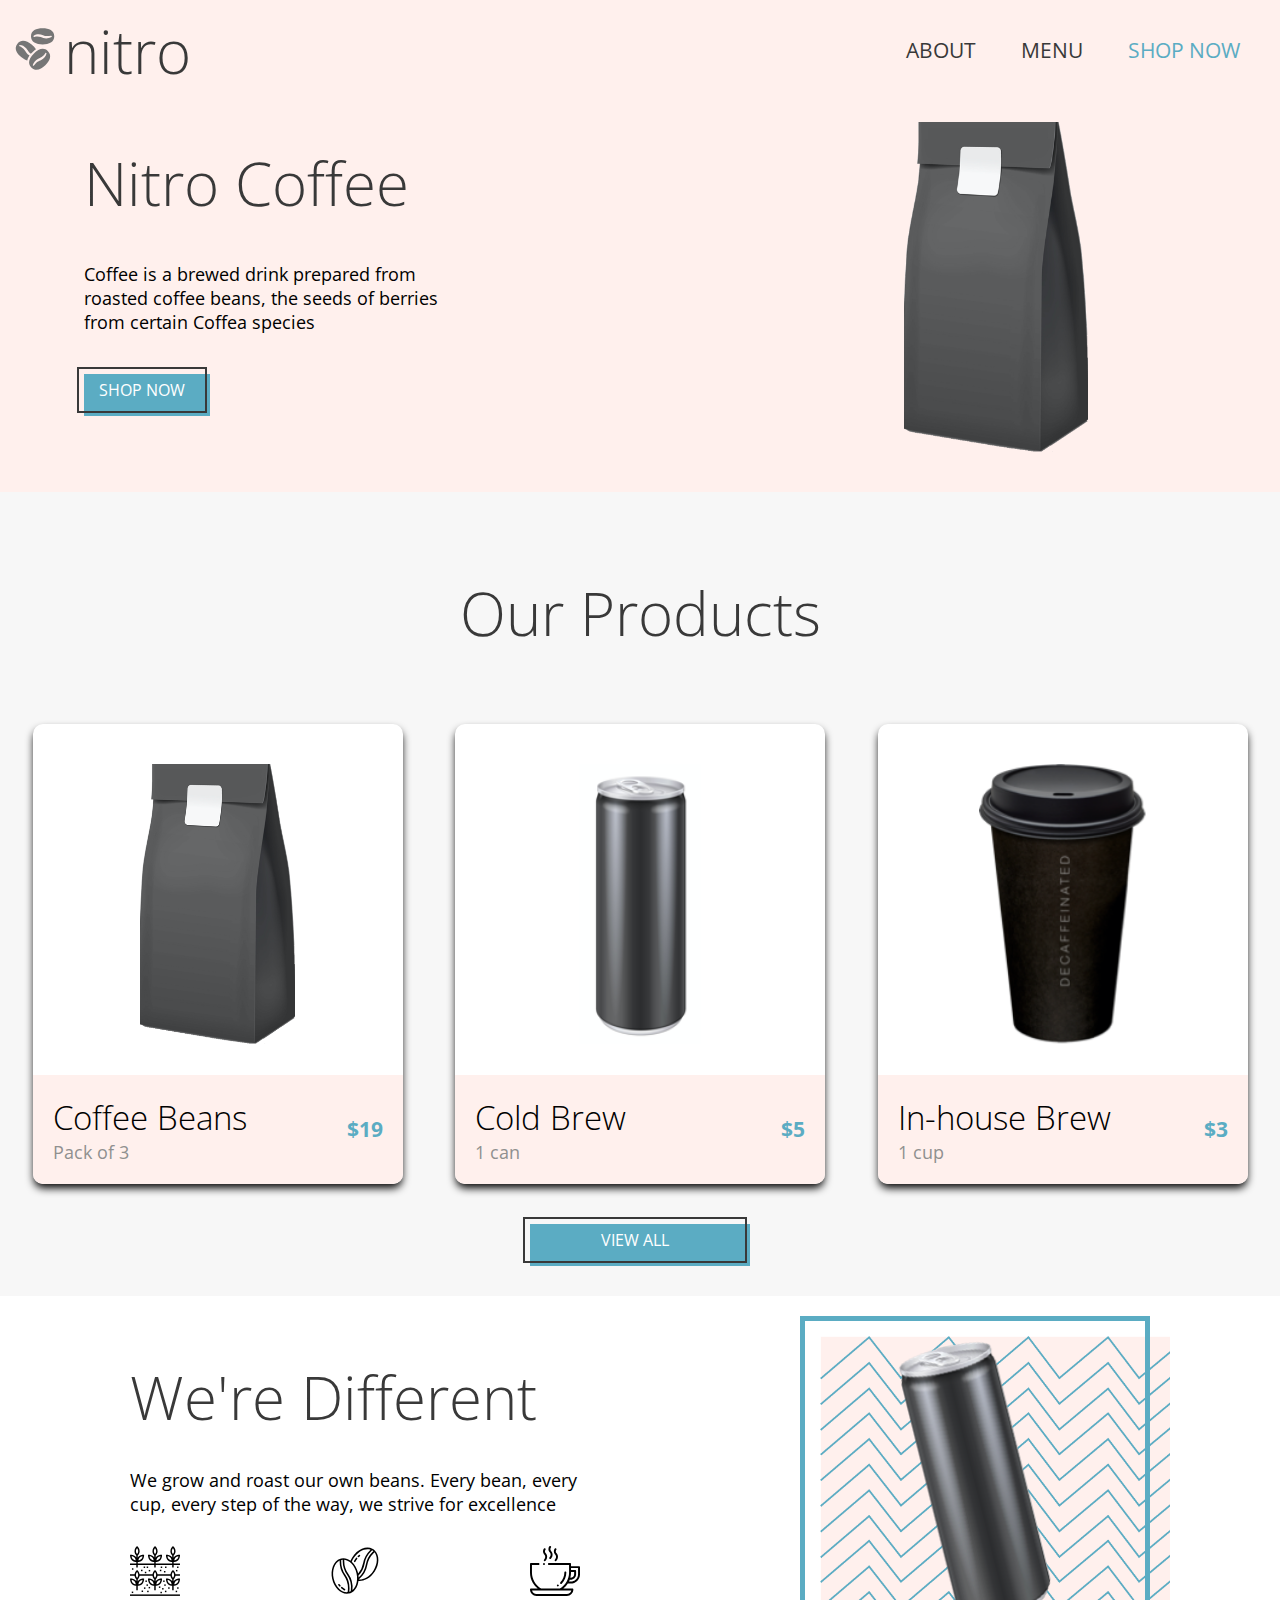
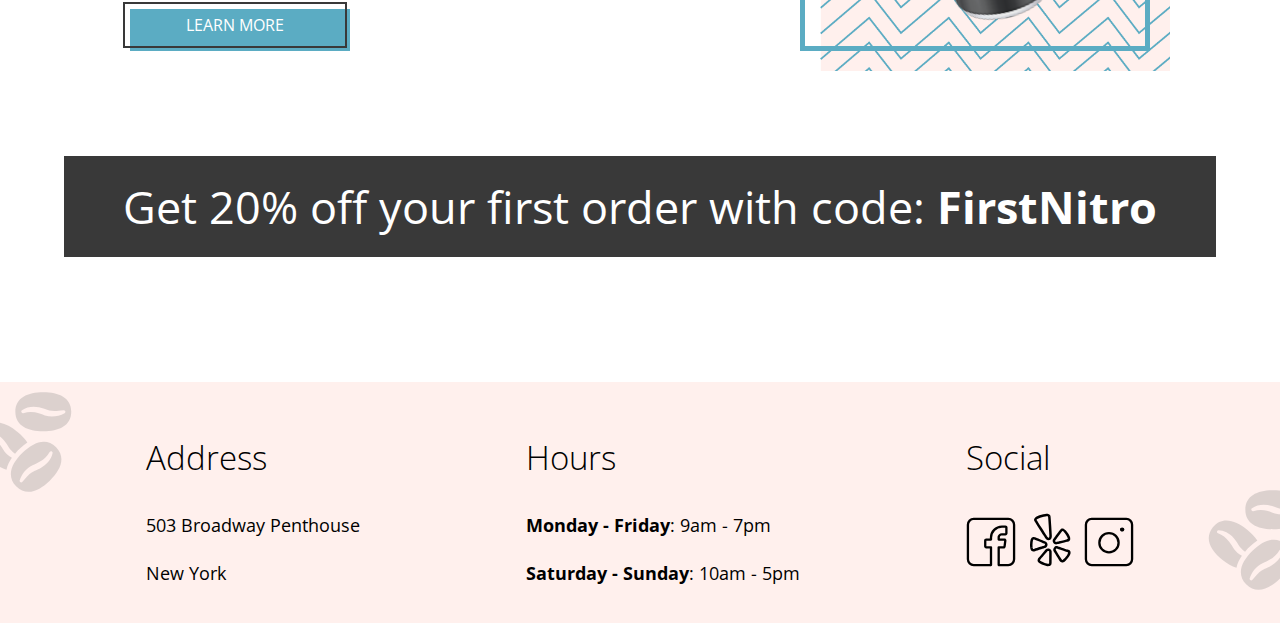
==== commit 84fb03ca: "added detail boxes to index and menu pages" ====
--- a/index.html
+++ b/index.html
@@ -148,11 +148,13 @@
             </div>
           </div>
           <div class="discount-section__top__right">
-            <img
-              class="tilt products-card__image"
-              src="./assets/tiltedcan.png"
-              alt="coldbrew"
-            />
+            <div class="discount-section__top__right__container">
+              <img
+                class="tilt products-card__image"
+                src="./assets/tiltedcan.png"
+                alt="coldbrew"
+              />
+            </div>
           </div>
         </div>
         <div class="discount-section_container">
@@ -188,6 +190,16 @@
           ><img class="icons" src="./assets/Instagram-Icon.svg" alt="instagram"
         /></a>
       </div>
+      <img
+        class="footer-bean footer-bean__left"
+        src="./assets/coffee-beans-logo-and-footer.svg"
+        alt="coffee-beans-logo-and-footer"
+      />
+      <img
+        class="footer-bean footer-bean__right"
+        src="./assets/coffee-beans-logo-and-footer.svg"
+        alt="coffee-beans-logo-and-footer"
+      />
     </footer>
   </body>
 </html>
--- a/css/landing.css
+++ b/css/landing.css
@@ -270,7 +270,7 @@
   background-image: url(../assets/coldbrewbackground.png);
   background-size: 400px;
   width: 350px;
-  padding: 20px;
+  /* padding: 20px; */
   justify-content: center;
   align-items: center;
 }
@@ -302,7 +302,13 @@
   margin-bottom: 20px;
   text-align: center;
 }
-
+.discount-section__top__right__container {
+  width: 400px;
+  border: 5px solid #5bacc3;
+  position: relative;
+  bottom: 20px;
+  right: 20px;
+}
 .discount__text {
   width: 90%;
   background-color: #393939;
@@ -337,3 +343,19 @@
 .icons {
   width: 3.125rem;
 }
+
+.footer-bean {
+  width: 120px;
+  opacity: 25%;
+}
+
+.footer-bean__right {
+  position: absolute;
+  right: -35px;
+  bottom: -1300px;
+}
+
+.footer-bean__left {
+  position: absolute;
+  left: -35px;
+}
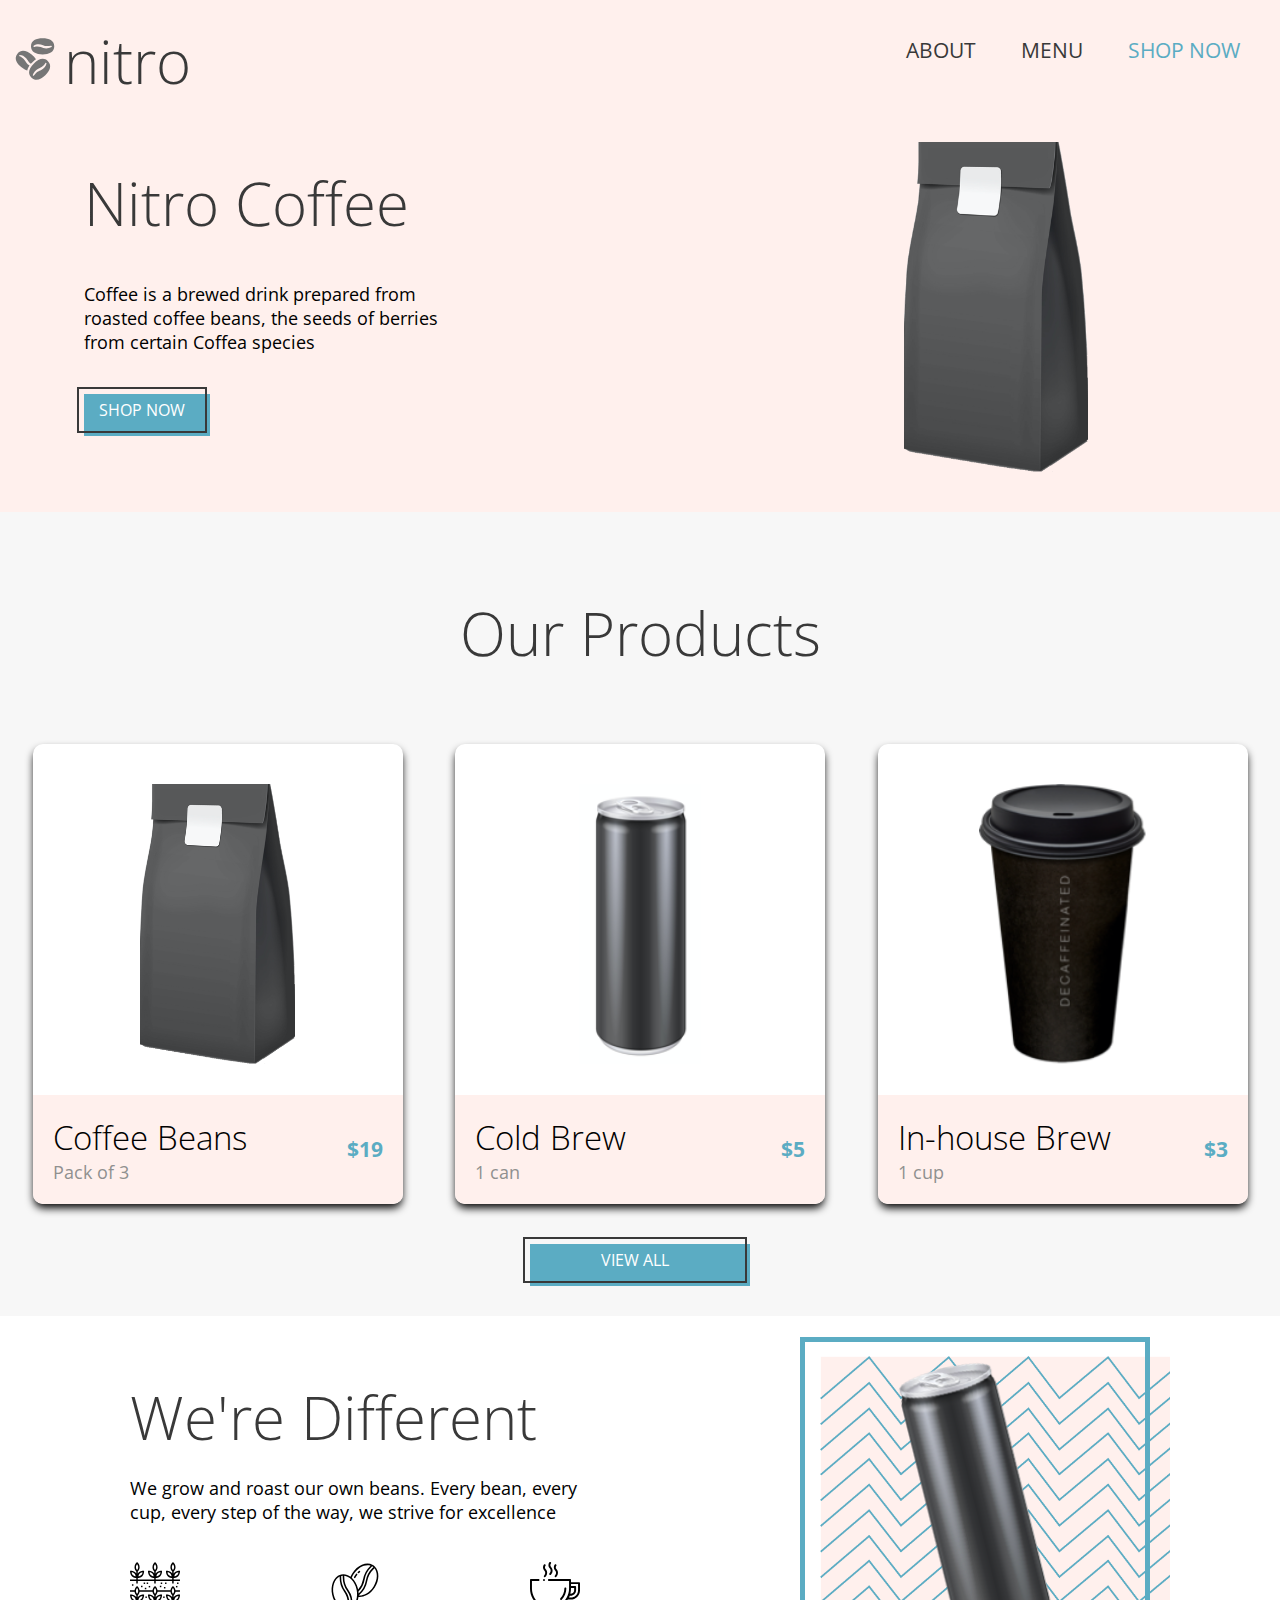
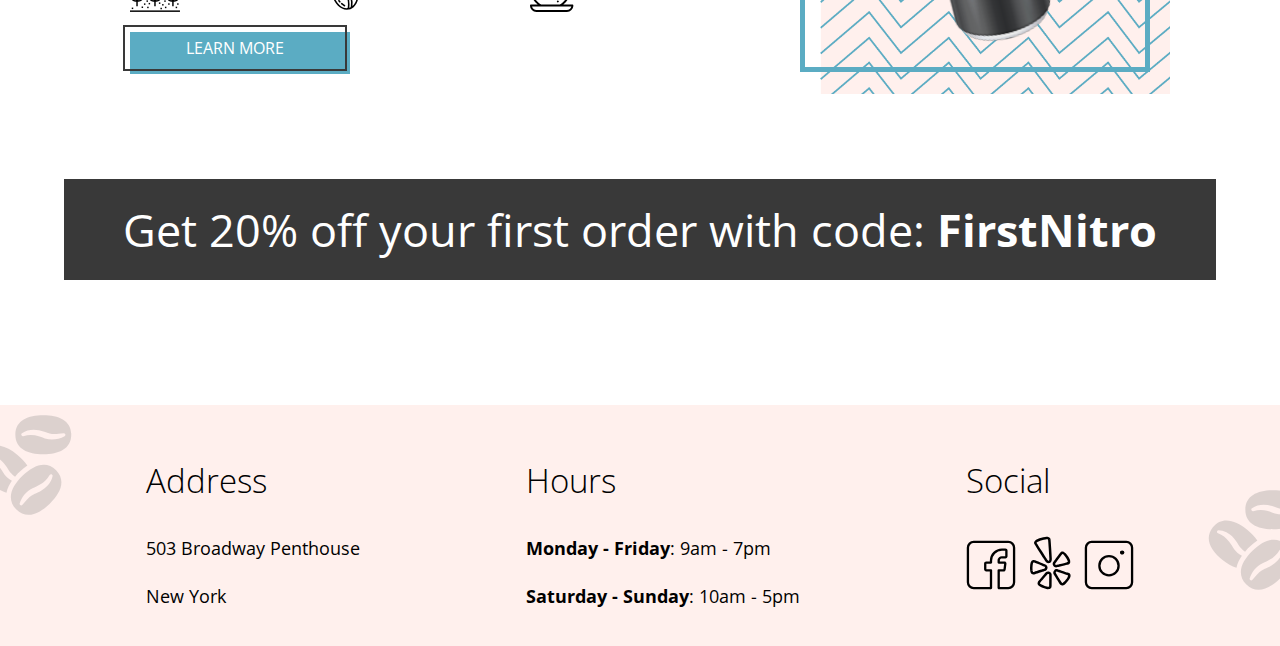
==== commit 84c05cf3: "added scss and formatted html and css" ====
--- a/index.html
+++ b/index.html
@@ -7,8 +7,7 @@
       href="https://fonts.googleapis.com/css2?family=Open+Sans:ital,wght@0,300;0,400;0,600;0,700;1,400&display=swap"
       rel="stylesheet"
     />
-    <link rel="stylesheet" href="./css/global.css" type="text/css" />
-    <link rel="stylesheet" href="./css/landing.css" type="text/css" />
+    <link rel="stylesheet" href="./scss/landing.css" type="text/css" />
     <title>Coffee Shop - Home</title>
   </head>
 
@@ -16,26 +15,28 @@
     <header>
       <!-- Navigation Bar -->
       <nav class="navhead">
-        <div class="navhead-divider">
+        <div class="navhead__divider">
           <img
-            class="navhead-icon"
+            class="navhead__icon"
             src="../assets/coffee-beans-logo-and-footer.svg"
             alt="Coffee Bean Logo"
           />
-          <a class="navhead-title" href="./index.html"
-            ><h2 class="titlelink">nitro</h2></a
+          <a class="navhead__title" href="./index.html"
+            ><h2 class="navhead__titlelink">nitro</h2></a
           >
         </div>
-        <div class="navhead-divider">
-          <ul class="navhead-list">
-            <li class="navhead-link">
-              <a class="link-text" href="./index.html">ABOUT</a>
+        <div class="navhead__divider">
+          <ul class="navhead__list">
+            <li class="navhead__link">
+              <a class="navhead__text" href="./index.html">ABOUT</a>
             </li>
-            <li class="navhead-link">
-              <a class="link-text" href="./pages/menu.html">MENU</a>
+            <li class="navhead__link">
+              <a class="navhead__text" href="./pages/menu.html">MENU</a>
             </li>
-            <li class="navhead-link">
-              <a class="link-text navhead-link__blue" href="./pages/menu.html"
+            <li class="navhead__link">
+              <a
+                class="navhead__text navhead__link--blue"
+                href="./pages/menu.html"
                 >SHOP NOW</a
               >
             </li>
@@ -56,7 +57,7 @@
         </div>
       </div>
       <img
-        class="banner__picture"
+        class="banner-section__picture"
         src="./assets/coffeebeans-hero.png"
         alt="coffee bag"
       />
@@ -65,53 +66,53 @@
     <main>
       <section class="product-section">
         <h2 class="product-section__header">Our Products</h2>
-        <div class="product-container">
-          <div class="products-card">
-            <div class="product-image_container">
-              <img
-                class="products-card__image"
+        <div class="product-section__container">
+          <div class="product-section__card">
+            <div class="product-section__image_container">
+              <img
+                class="product-section__card_image"
                 src="./assets/coffeebeans-hero.png"
                 alt="Coffee Beans"
               />
             </div>
-            <div class="products-card__desc">
-              <div class="products-desc__text">
-                <h3 class="products-text__title">Coffee Beans</h3>
-                <p class="products-text__grey">Pack of 3</p>
+            <div class="product-section__card_desc">
+              <div class="product-section__desc_text">
+                <h3 class="product-section__text_title">Coffee Beans</h3>
+                <p class="product-section__text_grey">Pack of 3</p>
               </div>
-              <p class="product-price">$19</p>
-            </div>
-          </div>
-          <div class="products-card">
-            <div class="product-image_container">
-              <img
-                class="products-card__image"
+              <p class="product-section__price">$19</p>
+            </div>
+          </div>
+          <div class="product-section__card">
+            <div class="product-section__image_container">
+              <img
+                class="product-section__card_image"
                 src="./assets/coldbrew.png"
                 alt="Cold Brew"
               />
             </div>
-            <div class="products-card__desc">
-              <div class="products-desc__text">
-                <h3 class="products-text__title">Cold Brew</h3>
-                <p class="products-text__grey">1 can</p>
+            <div class="product-section__card_desc">
+              <div class="product-section__desc_text">
+                <h3 class="product-section__text_title">Cold Brew</h3>
+                <p class="product-section__text_grey">1 can</p>
               </div>
-              <p class="product-price">$5</p>
-            </div>
-          </div>
-          <div class="products-card">
-            <div class="product-image_container">
-              <img
-                class="products-card__image"
+              <p class="product-section__price">$5</p>
+            </div>
+          </div>
+          <div class="product-section__card">
+            <div class="product-section__image_container">
+              <img
+                class="product-section__card_image"
                 src="./assets/inhousebrew.png"
                 alt="In-House Brew"
               />
             </div>
-            <div class="products-card__desc">
-              <div class="products-desc__text">
-                <h3 class="products-text__title">In-house Brew</h3>
-                <p class="products-text__grey">1 cup</p>
+            <div class="product-section__card_desc">
+              <div class="product-section__desc_text">
+                <h3 class="product-section__text_title">In-house Brew</h3>
+                <p class="product-section__text_grey">1 cup</p>
               </div>
-              <p class="product-price">$3</p>
+              <p class="product-section__price">$3</p>
             </div>
           </div>
         </div>
@@ -123,12 +124,12 @@
       <section class="discount-section">
         <div class="discount-section__top">
           <div class="discount-section__top__left">
-            <h2 class="top-left__title">We're Different</h2>
-            <p class="top-left__text">
+            <h2 class="discount-section__top__left__title">We're Different</h2>
+            <p class="discount-section__top__left__text">
               We grow and roast our own beans. Every bean, every cup, every step
               of the way, we strive for excellence
             </p>
-            <div class="top-left__icons">
+            <div class="discount-section__top__left__icons">
               <img class="icons" src="./assets/planting.svg" alt="planting" />
               <img
                 class="icons"
@@ -142,23 +143,21 @@
               />
             </div>
             <div class="button-link__outline">
-              <a class="learn-more product-button-link" href="./index.html">
-                LEARN MORE
-              </a>
+              <a class="learn-more" href="./index.html"> LEARN MORE </a>
             </div>
           </div>
           <div class="discount-section__top__right">
             <div class="discount-section__top__right__container">
               <img
-                class="tilt products-card__image"
+                class="product-section__card_image"
                 src="./assets/tiltedcan.png"
                 alt="coldbrew"
               />
             </div>
           </div>
         </div>
-        <div class="discount-section_container">
-          <p class="discount__text">
+        <div class="discount-section__container">
+          <p class="discount-section__container__text">
             Get 20% off your first order with code: <span>FirstNitro</span>
           </p>
         </div>
@@ -167,18 +166,18 @@
 
     <!-- Footer Section -->
     <footer class="footer">
-      <div class="footer-card">
+      <div class="footer__card">
         <h3>Address</h3>
         <p>503 Broadway Penthouse <br /><br />New York</p>
       </div>
-      <div class="footer-card">
+      <div class="footer__card">
         <h3>Hours</h3>
-        <p class="footer-hour">
+        <p class="footer__hour">
           <span>Monday - Friday</span>: 9am - 7pm <br /><br />
           <span>Saturday - Sunday</span>: 10am - 5pm
         </p>
       </div>
-      <div class="footer-card">
+      <div class="footer__card">
         <h3>Social</h3>
         <a href="https://www.facebook.com/"
           ><img class="icons" src="./assets/Facebook-Icon.svg" alt="facebook"
@@ -191,12 +190,12 @@
         /></a>
       </div>
       <img
-        class="footer-bean footer-bean__left"
+        class="footer__bean footer__bean--left"
         src="./assets/coffee-beans-logo-and-footer.svg"
         alt="coffee-beans-logo-and-footer"
       />
       <img
-        class="footer-bean footer-bean__right"
+        class="footer__bean footer__bean--right"
         src="./assets/coffee-beans-logo-and-footer.svg"
         alt="coffee-beans-logo-and-footer"
       />
--- a/scss/landing.css
+++ b/scss/landing.css
@@ -0,0 +1,333 @@
+body {
+  font-family: "Open Sans";
+  font-weight: 400;
+  padding: 0;
+  margin: 0;
+}
+
+/*  Global Variables   */
+/* styling for Header 1 & 2 */
+h1,
+h2 {
+  font-size: 3.75rem;
+  font-weight: 300;
+  margin-top: 0;
+  color: #393939;
+}
+
+/* Styling for Header 3 & and navheading id */
+h3,
+footer {
+  font-size: 2.063rem;
+  font-weight: 300;
+}
+
+li {
+  list-style-type: none;
+}
+
+p {
+  font-size: 1.125rem;
+  font-weight: 400;
+}
+
+/* Styling for Navigation Bar */
+.navhead {
+  box-sizing: border-box;
+  display: flex;
+  justify-content: space-between;
+  background-color: #fff0ed;
+  width: 100%;
+}
+.navhead__divider {
+  display: inline;
+  align-items: center;
+}
+.navhead__icon {
+  width: 3.125rem;
+  padding-left: 0.625rem;
+}
+.navhead__title {
+  display: inline-block;
+  background-color: #fff0ed;
+  margin-top: 0.625rem;
+  margin-bottom: 0.625rem;
+}
+.navhead__titlelink {
+  display: inline-block;
+  background-color: #fff0ed;
+  margin-top: 0.625rem;
+  margin-bottom: 0.625rem;
+  color: #393939;
+}
+.navhead__list {
+  display: inline-block;
+  list-style-type: none;
+  padding: 1.25rem;
+}
+.navhead__text {
+  text-decoration: none;
+  color: #393939;
+}
+.navhead__link {
+  font-size: 1.313rem;
+  font-weight: 400;
+  display: inline;
+  padding: 1.25rem;
+}
+.navhead__link--blue {
+  color: #5bacc3;
+}
+
+/* Banner Section */
+.banner-section {
+  background-color: #fff0ed;
+  display: flex;
+  flex-direction: row;
+  justify-content: space-between;
+  margin-top: 0;
+  padding-top: 20px;
+  padding-bottom: 20px;
+  height: 350px;
+}
+.banner-section__container {
+  display: flex;
+  flex-direction: column;
+  height: -moz-fit-content;
+  height: fit-content;
+  width: 380px;
+  text-align: left;
+  margin: 20px;
+  padding-left: 5%;
+}
+.banner-section__header {
+  display: inline-block;
+  margin-bottom: 0;
+  text-align: left;
+}
+.banner-section__text {
+  padding-top: 20px;
+  padding-bottom: 20px;
+  margin-bottom: 20px;
+  text-align: left;
+}
+.banner-section__picture {
+  height: 330px;
+  float: right;
+  padding-right: 15%;
+}
+
+.button-link {
+  font-size: 1.313;
+  font-weight: 400;
+  color: #fff;
+  text-decoration: none;
+  padding: 10px 20px;
+  margin: 20px 0;
+  width: 11.25rem;
+  position: relative;
+  top: 5px;
+  right: 5px;
+  outline: 2px solid #393939;
+}
+.button-link__outline {
+  width: -moz-fit-content;
+  width: fit-content;
+  height: 42px;
+  position: relative;
+  display: inline-block;
+  background-color: #5bacc3;
+}
+
+/* Main Section */
+.product-section {
+  margin-top: 0;
+  margin-bottom: 20px;
+  padding-top: 20px;
+  padding-bottom: 20px;
+  background-color: #f7f7f7;
+  text-align: center;
+}
+.product-section__header {
+  margin-top: 60px;
+  text-align: center;
+}
+.product-section__container {
+  display: flex;
+  justify-content: space-evenly;
+  margin-bottom: 20px;
+}
+.product-section__card {
+  display: flex;
+  flex-direction: column;
+  text-align: center;
+  background-color: white;
+  width: 330px;
+  height: 440px;
+  padding: 20px;
+  padding-bottom: 0;
+  margin: 20px;
+  border-radius: 10px;
+  box-shadow: 0 5px 9px -1px rgb(0, 0, 0);
+  justify-content: space-between;
+}
+.product-section__card_desc {
+  padding: 20px;
+  border-bottom-left-radius: 10px;
+  border-bottom-right-radius: 10px;
+  margin: 0;
+  width: 100%;
+  display: flex;
+  align-self: center;
+  background-color: #fff0ed;
+  text-align: center;
+  justify-content: space-between;
+}
+.product-section__desc_text {
+  display: flex;
+  flex-direction: column;
+  align-items: flex-start;
+  justify-items: center;
+}
+.product-section__text_grey {
+  margin: 0;
+  color: #909090;
+}
+.product-section__text_title {
+  margin: 0;
+}
+.product-section__price {
+  color: #5bacc3;
+  margin: 0;
+  align-self: center;
+  font-weight: 700;
+  font-size: 21px;
+}
+.product-section__card_image {
+  height: 17.5rem;
+  padding: 20px;
+}
+
+.product-button-link, .learn-more {
+  font-size: 1.313;
+  font-weight: 400;
+  color: #fff;
+  text-decoration: none;
+  padding: 10px 20px;
+  margin: 20px 0;
+  width: 11.25rem;
+  display: inline-block;
+  text-align: center;
+  position: relative;
+  bottom: 25px;
+  right: 5px;
+  outline: 2px solid #393939;
+}
+
+/* Discount Section */
+.discount-section {
+  margin-top: 20px;
+  margin-bottom: 20px;
+  padding-top: 20px;
+  padding-bottom: 20px;
+  height: auto;
+  background-color: white;
+  text-align: center;
+}
+.discount-section__top {
+  display: flex;
+  justify-content: space-around;
+}
+.discount-section__top__left {
+  display: flex;
+  flex-direction: column;
+  align-items: flex-start;
+  justify-content: space-between;
+  flex-wrap: wrap;
+  width: 450px;
+  padding: 20px;
+}
+.discount-section__top__left__title {
+  margin: 0;
+}
+.discount-section__top__left__text {
+  flex-wrap: wrap;
+  text-align: left;
+}
+.discount-section__top__left__icons {
+  display: flex;
+  justify-content: space-between;
+  width: 100%;
+  margin: 20px 0;
+}
+.discount-section__top__right {
+  display: flex;
+  background-image: url(../assets/coldbrewbackground.png);
+  background-size: 400px;
+  width: 350px;
+  justify-content: center;
+  align-items: center;
+}
+.discount-section__top__right__container {
+  width: 400px;
+  border: 5px solid #5bacc3;
+  position: relative;
+  bottom: 20px;
+  right: 20px;
+}
+.discount-section__container {
+  color: #fff;
+  padding-top: 20px;
+  padding-bottom: 20px;
+  margin-top: 20px;
+  margin-bottom: 20px;
+  text-align: center;
+}
+.discount-section__container__text {
+  width: 90%;
+  background-color: #393939;
+  font-size: 2.813rem;
+  font-weight: 400;
+  text-align: center;
+  display: inline-block;
+  padding-top: 20px;
+  padding-bottom: 20px;
+}
+.discount-section__container__text span {
+  font-weight: 700;
+}
+
+.learn-more {
+  margin: 20px 0 20px 0;
+}
+
+/* Footer Section */
+.footer {
+  background-color: #fff0ed;
+  display: flex;
+  justify-content: space-evenly;
+}
+.footer__card {
+  display: inline-block;
+  margin: 20px;
+}
+.footer__hour span {
+  font-weight: 700;
+}
+.footer__bean {
+  width: 120px;
+  opacity: 25%;
+}
+.footer__bean--right {
+  position: absolute;
+  right: -35px;
+  bottom: -1300px;
+}
+.footer__bean--left {
+  position: absolute;
+  left: -35px;
+}
+
+.icons {
+  width: 3.125rem;
+}/*# sourceMappingURL=landing.css.map */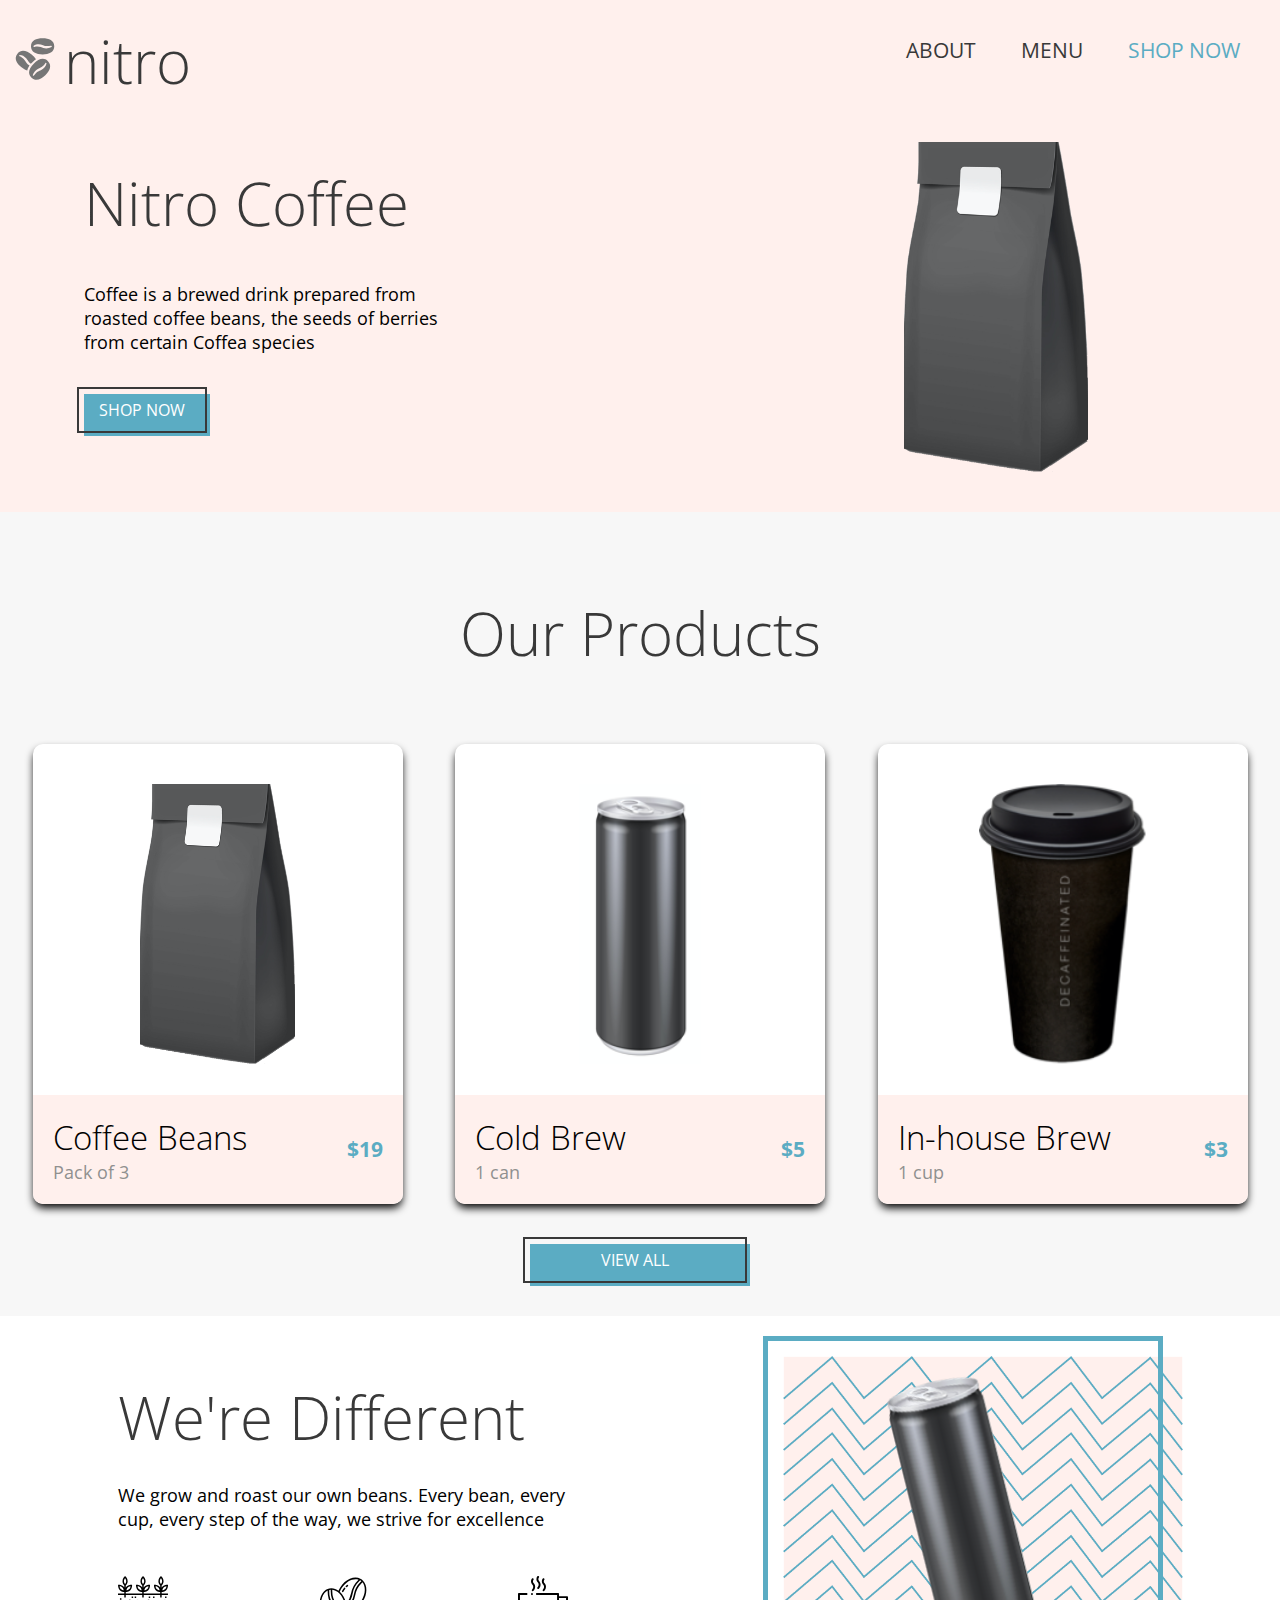
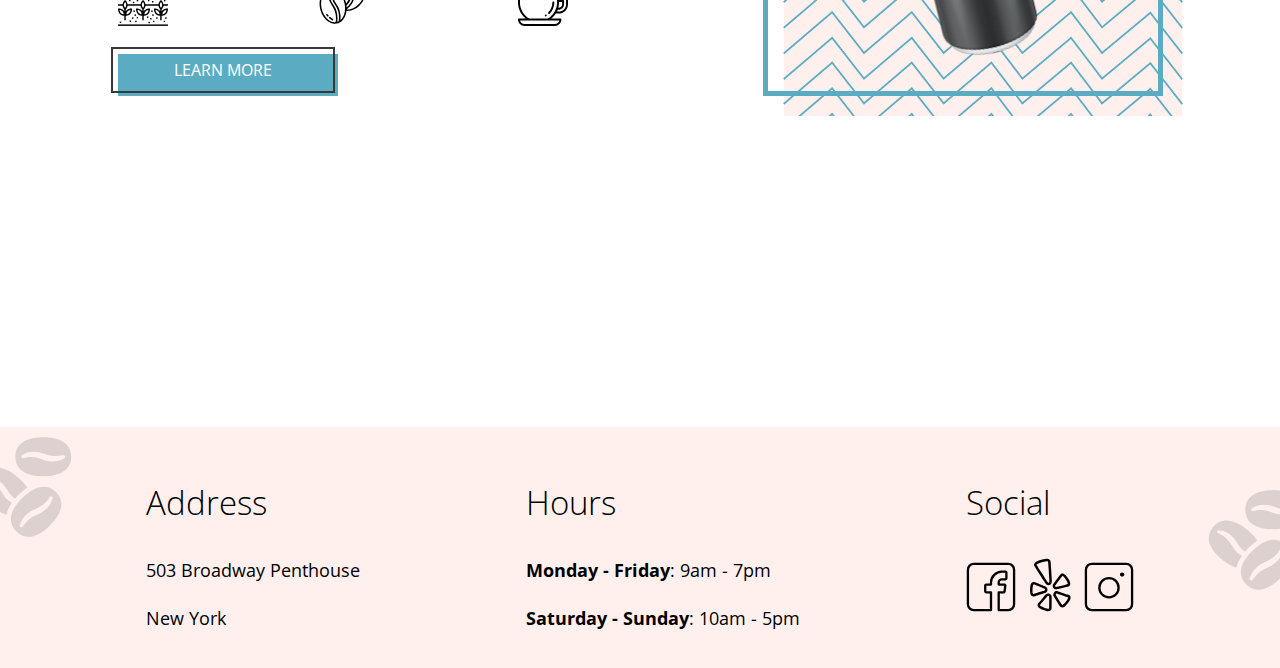
==== commit 2fded8a1: "added animation to landing page" ====
--- a/index.html
+++ b/index.html
@@ -149,7 +149,7 @@
           <div class="discount-section__top__right">
             <div class="discount-section__top__right__container">
               <img
-                class="product-section__card_image"
+                class="discount-section__top__right__image"
                 src="./assets/tiltedcan.png"
                 alt="coldbrew"
               />
--- a/scss/landing.css
+++ b/scss/landing.css
@@ -6,6 +6,26 @@
 }
 
 /*  Global Variables   */
+/* Keyframe animation   */
+@keyframes infinite-rotate {
+  from {
+    transform: rotate(0);
+  }
+  to {
+    transform: rotate(360deg);
+  }
+}
+@keyframes color-change {
+  0% {
+    background-color: #393939;
+  }
+  75% {
+    background-color: #5bacc3;
+  }
+  100% {
+    background-color: #393939;
+  }
+}
 /* styling for Header 1 & 2 */
 h1,
 h2 {
@@ -129,6 +149,11 @@
   top: 5px;
   right: 5px;
   outline: 2px solid #393939;
+}
+.button-link:active {
+  position: relative;
+  top: 10px;
+  right: 0;
 }
 .button-link__outline {
   width: -moz-fit-content;
@@ -203,7 +228,7 @@
   font-weight: 700;
   font-size: 21px;
 }
-.product-section__card_image {
+.product-section__card_image, .discount-section__top__right__image {
   height: 17.5rem;
   padding: 20px;
 }
@@ -223,6 +248,11 @@
   right: 5px;
   outline: 2px solid #393939;
 }
+.product-button-link:active, .learn-more:active {
+  position: relative;
+  bottom: 20px;
+  right: 0px;
+}
 
 /* Discount Section */
 .discount-section {
@@ -264,16 +294,23 @@
   display: flex;
   background-image: url(../assets/coldbrewbackground.png);
   background-size: 400px;
-  width: 350px;
+  width: 400px;
   justify-content: center;
   align-items: center;
 }
 .discount-section__top__right__container {
   width: 400px;
+  height: 350px;
   border: 5px solid #5bacc3;
   position: relative;
   bottom: 20px;
   right: 20px;
+  display: flex;
+  align-items: center;
+  justify-content: center;
+}
+.discount-section__top__right:hover .discount-section__top__right__image {
+  animation: infinite-rotate 2s infinite;
 }
 .discount-section__container {
   color: #fff;
@@ -285,13 +322,14 @@
 }
 .discount-section__container__text {
   width: 90%;
-  background-color: #393939;
   font-size: 2.813rem;
   font-weight: 400;
   text-align: center;
   display: inline-block;
   padding-top: 20px;
   padding-bottom: 20px;
+  animation: color-change 2.5s infinite;
+  animation-timing-function: ease-in-out;
 }
 .discount-section__container__text span {
   font-weight: 700;
